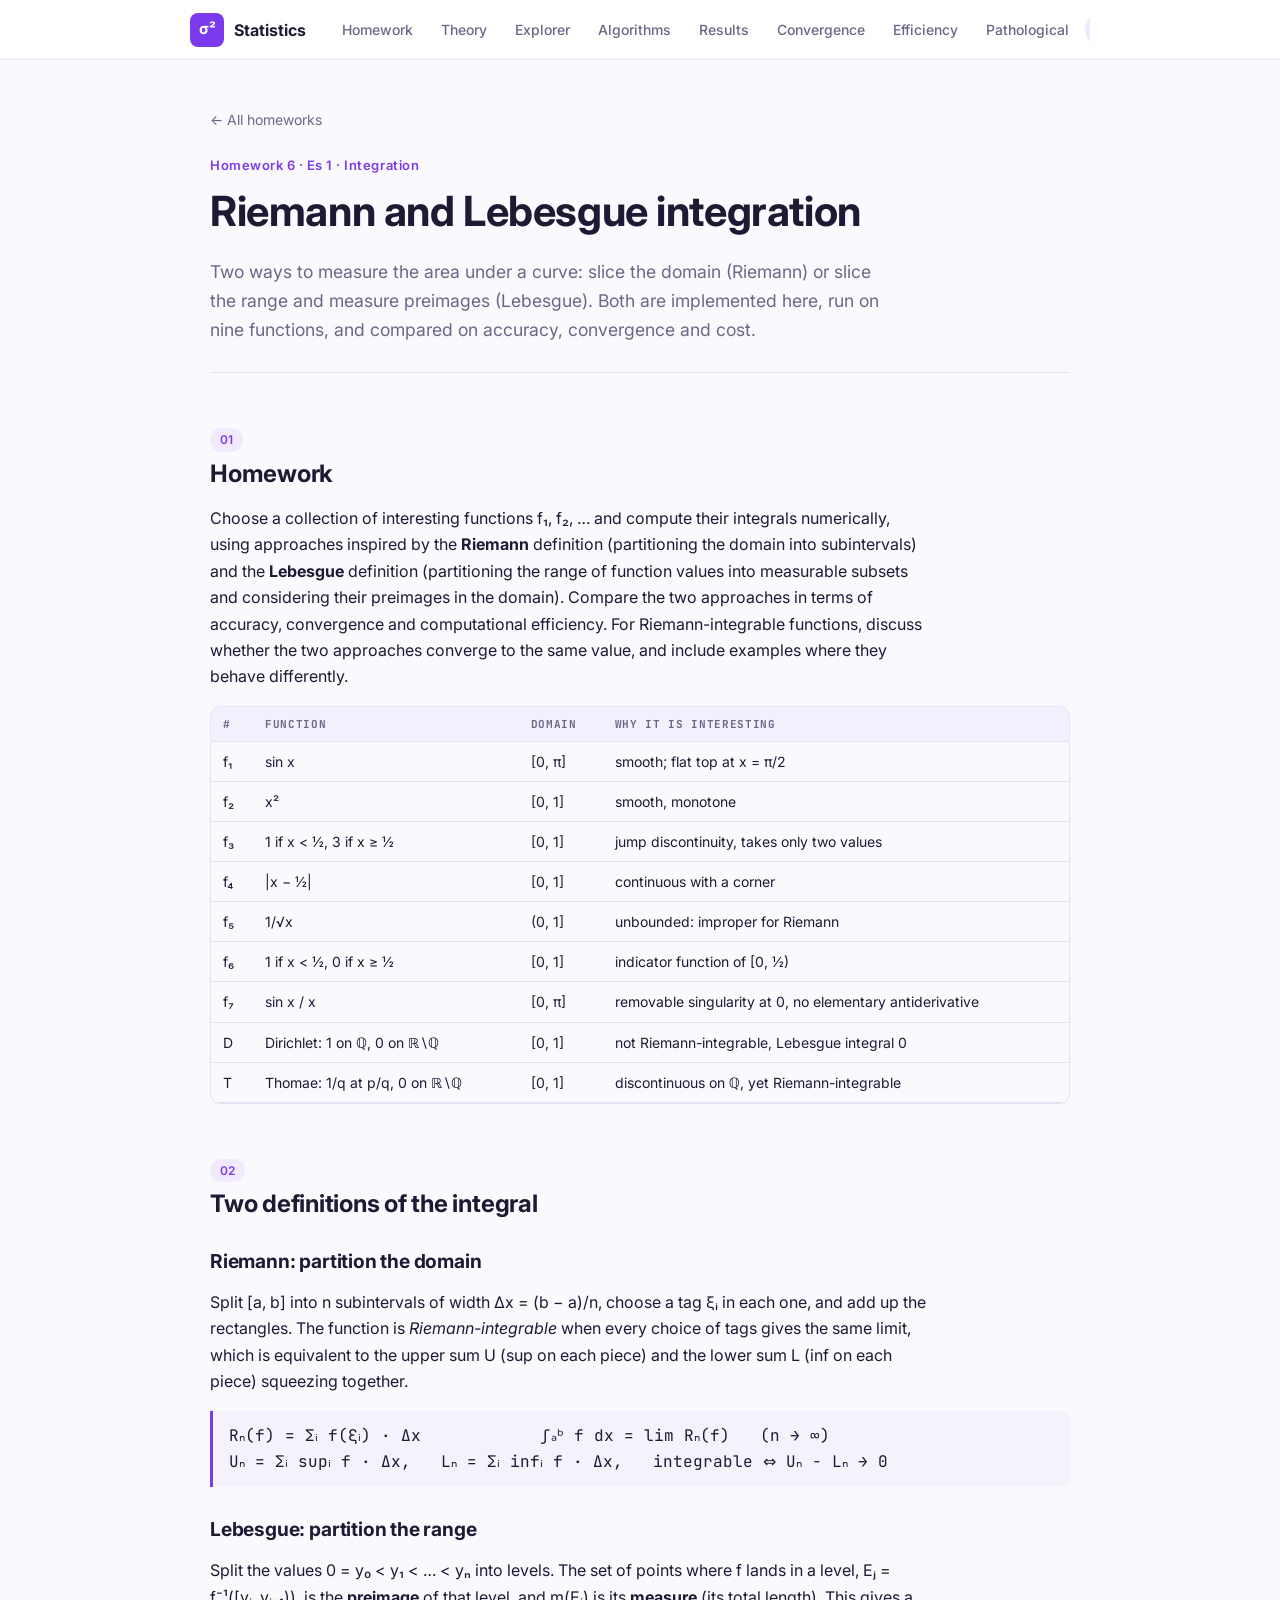
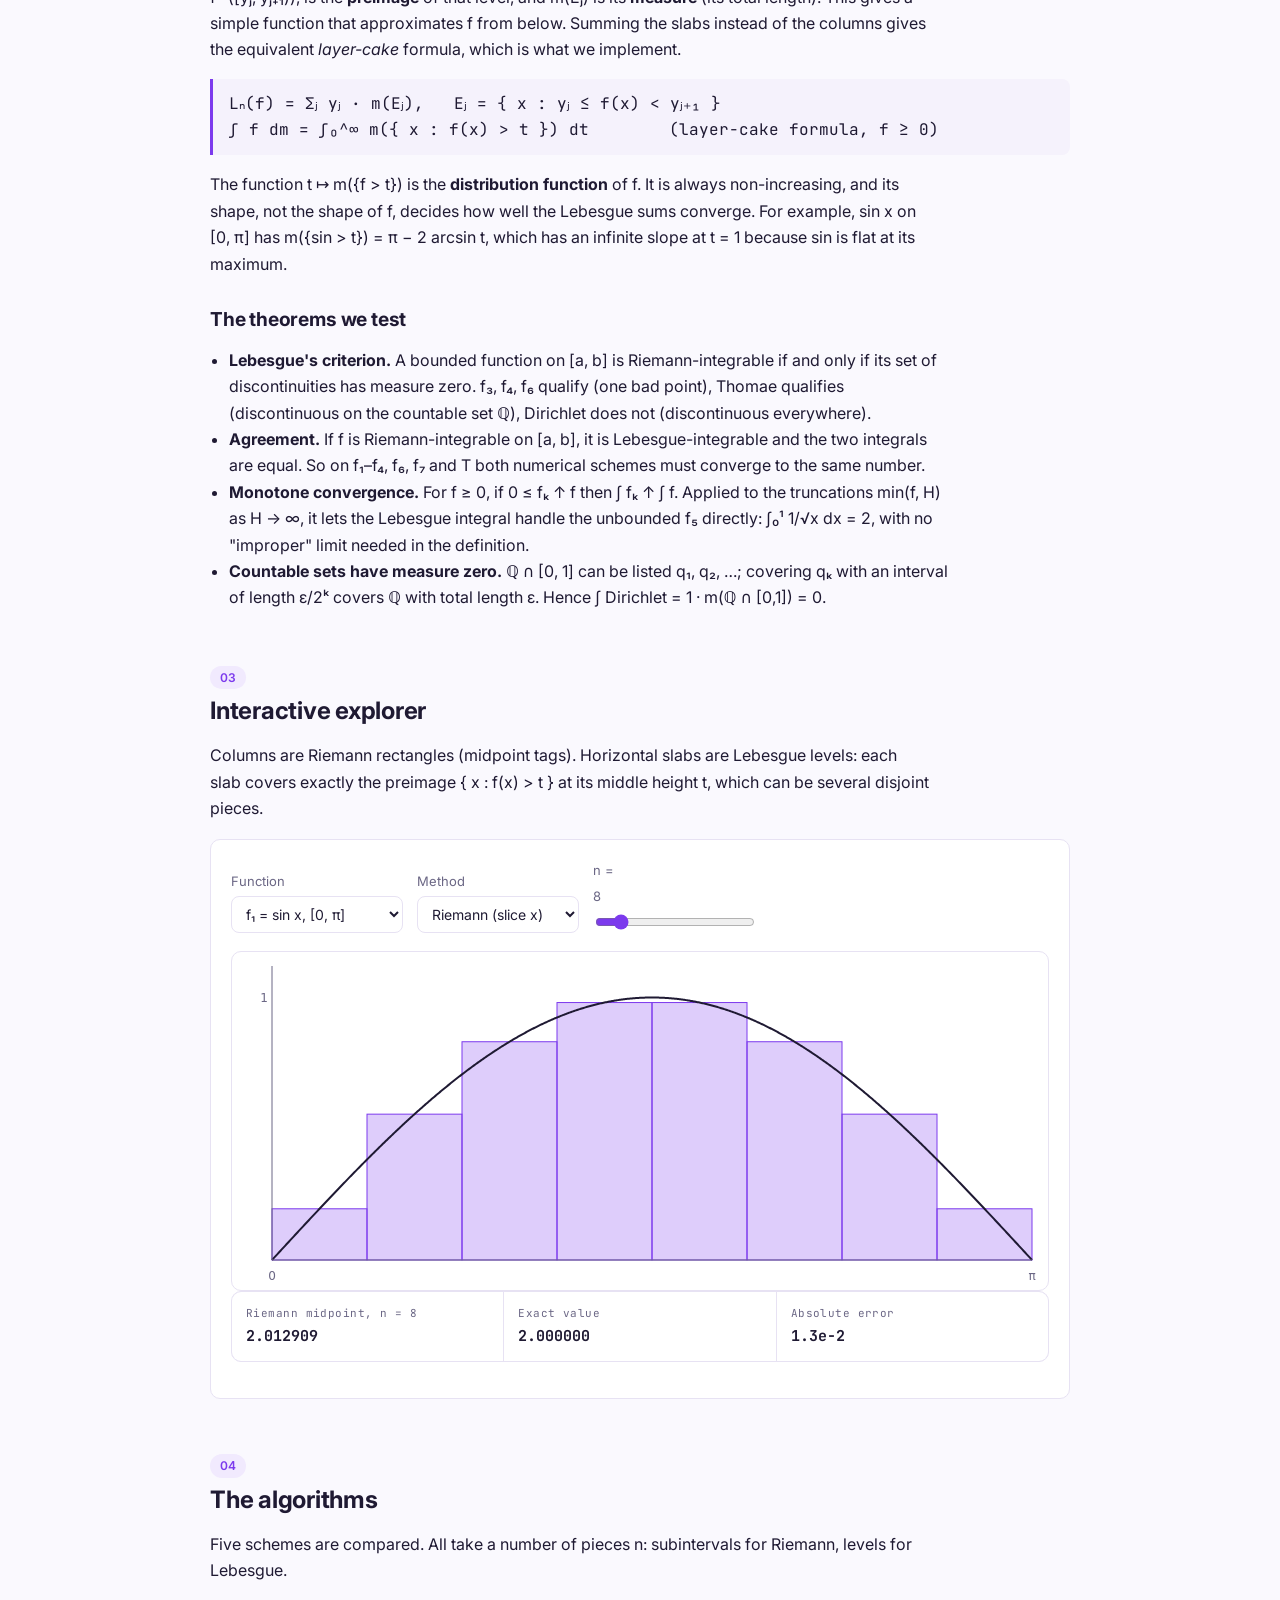
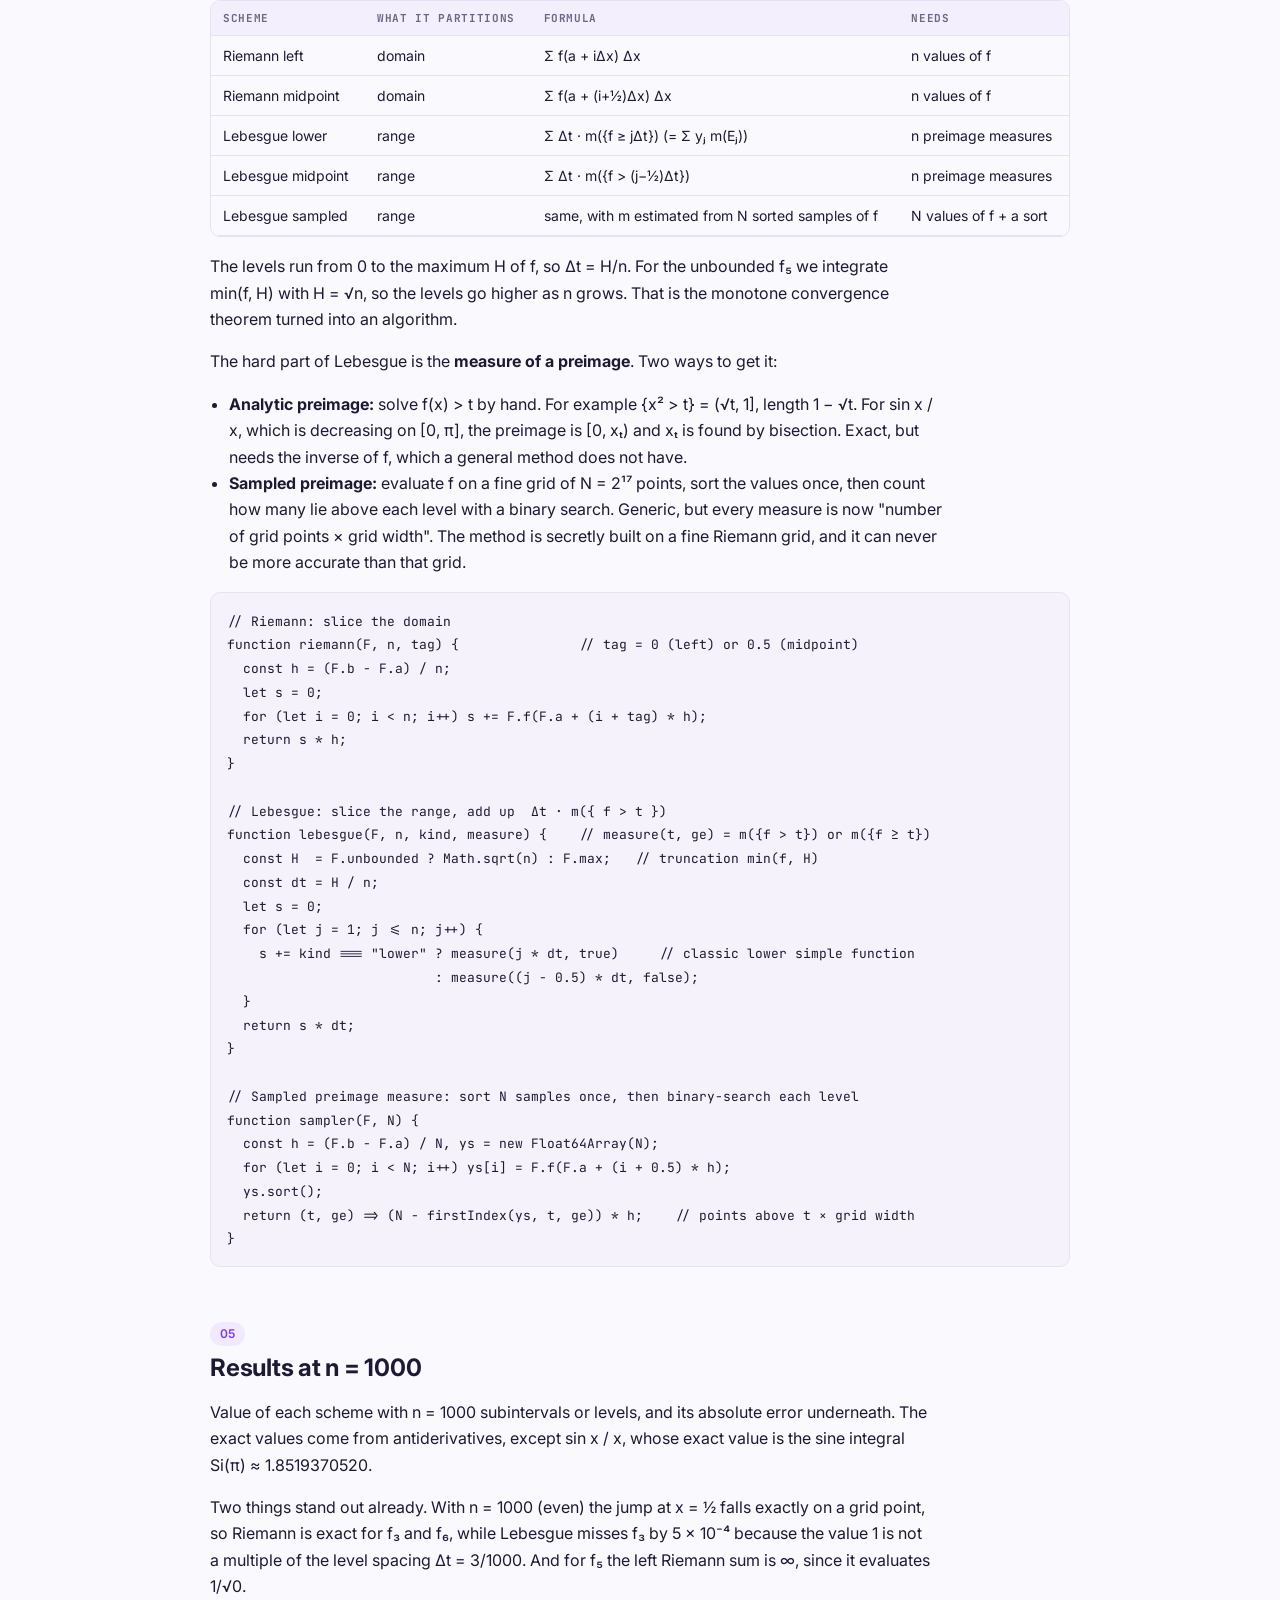
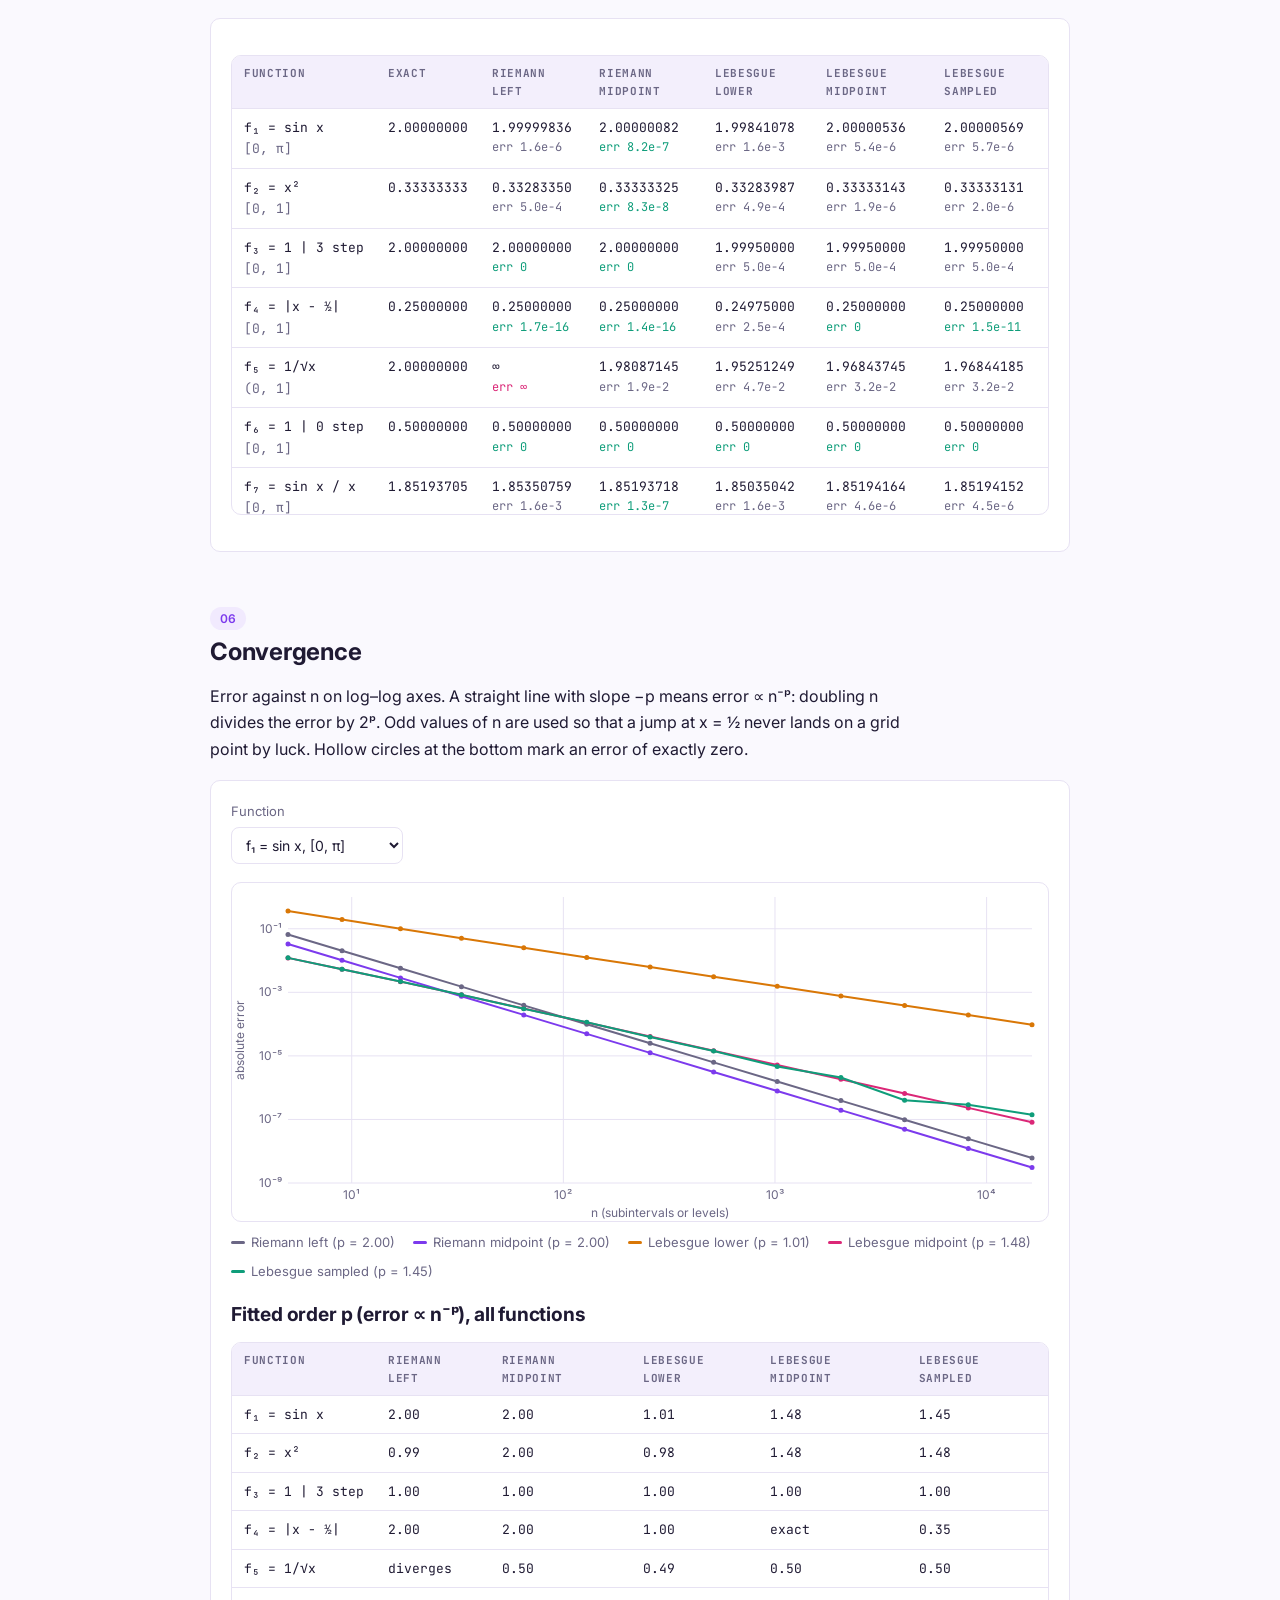
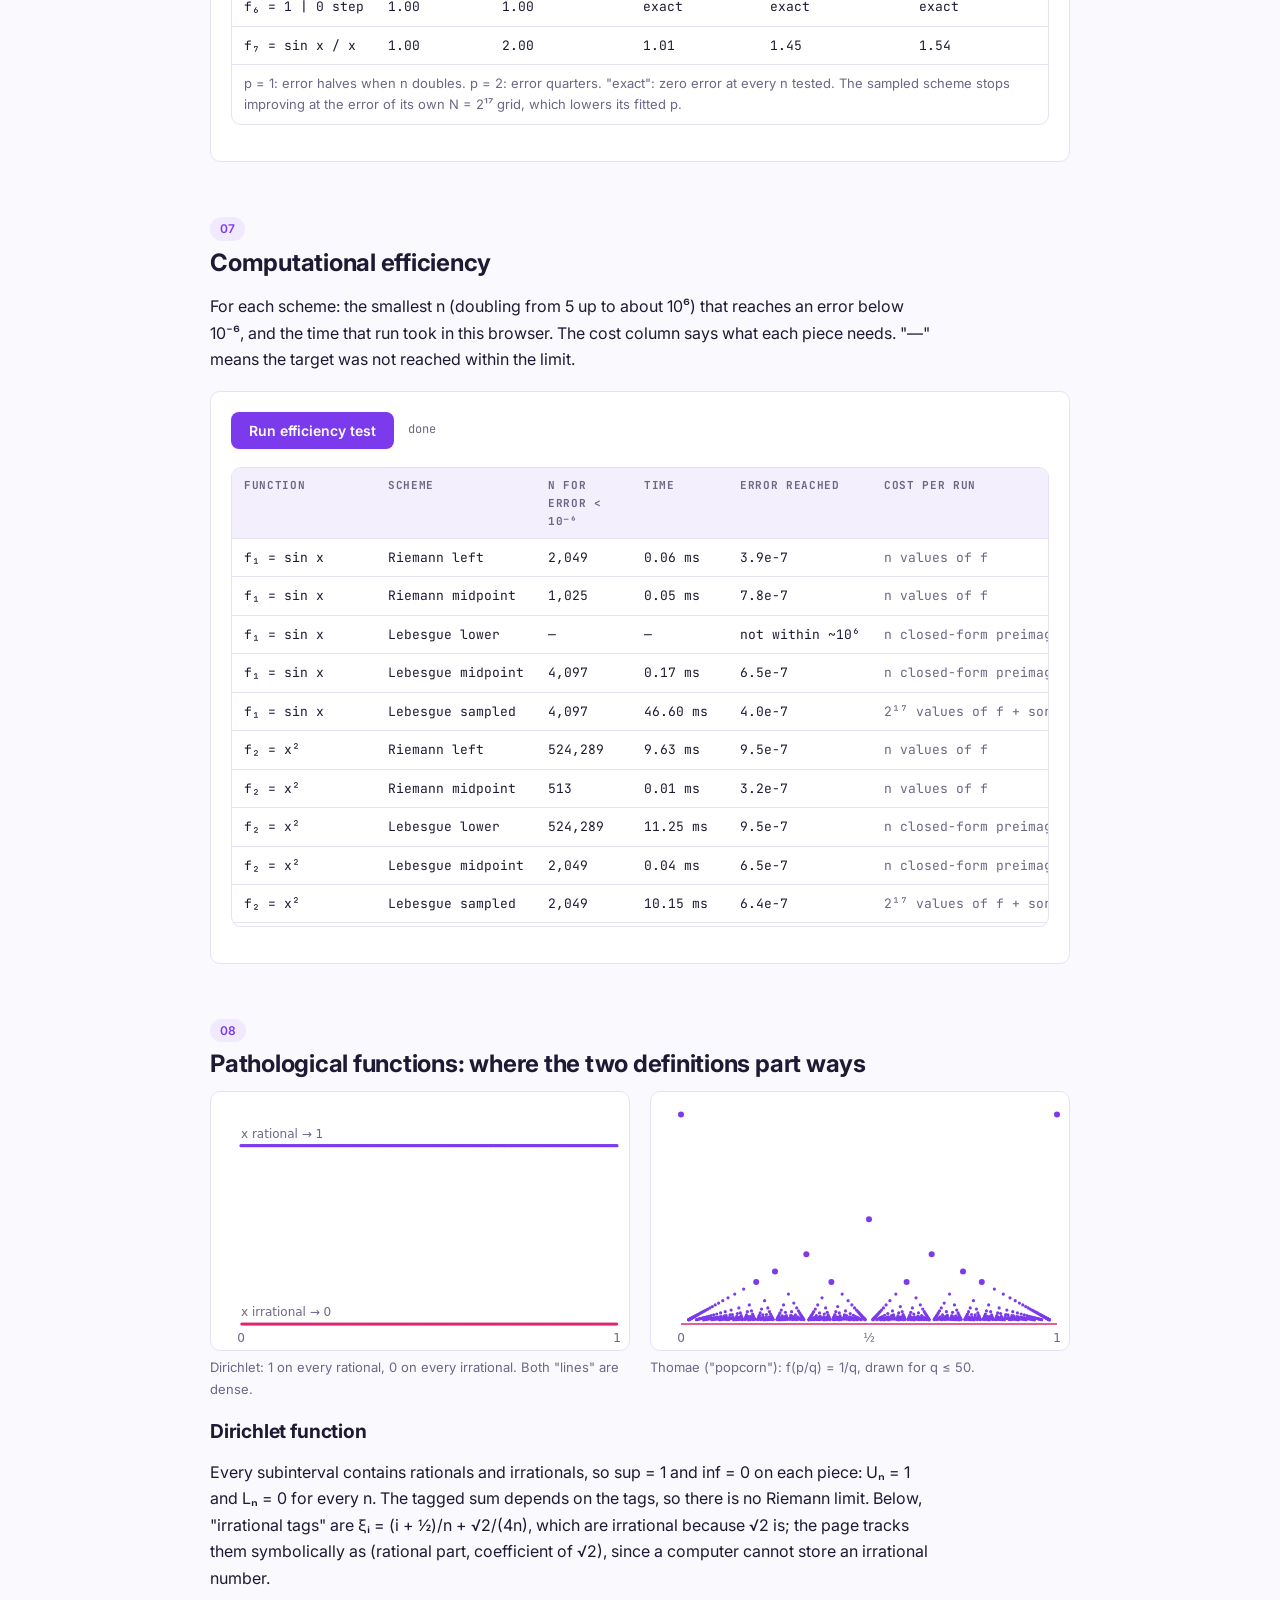
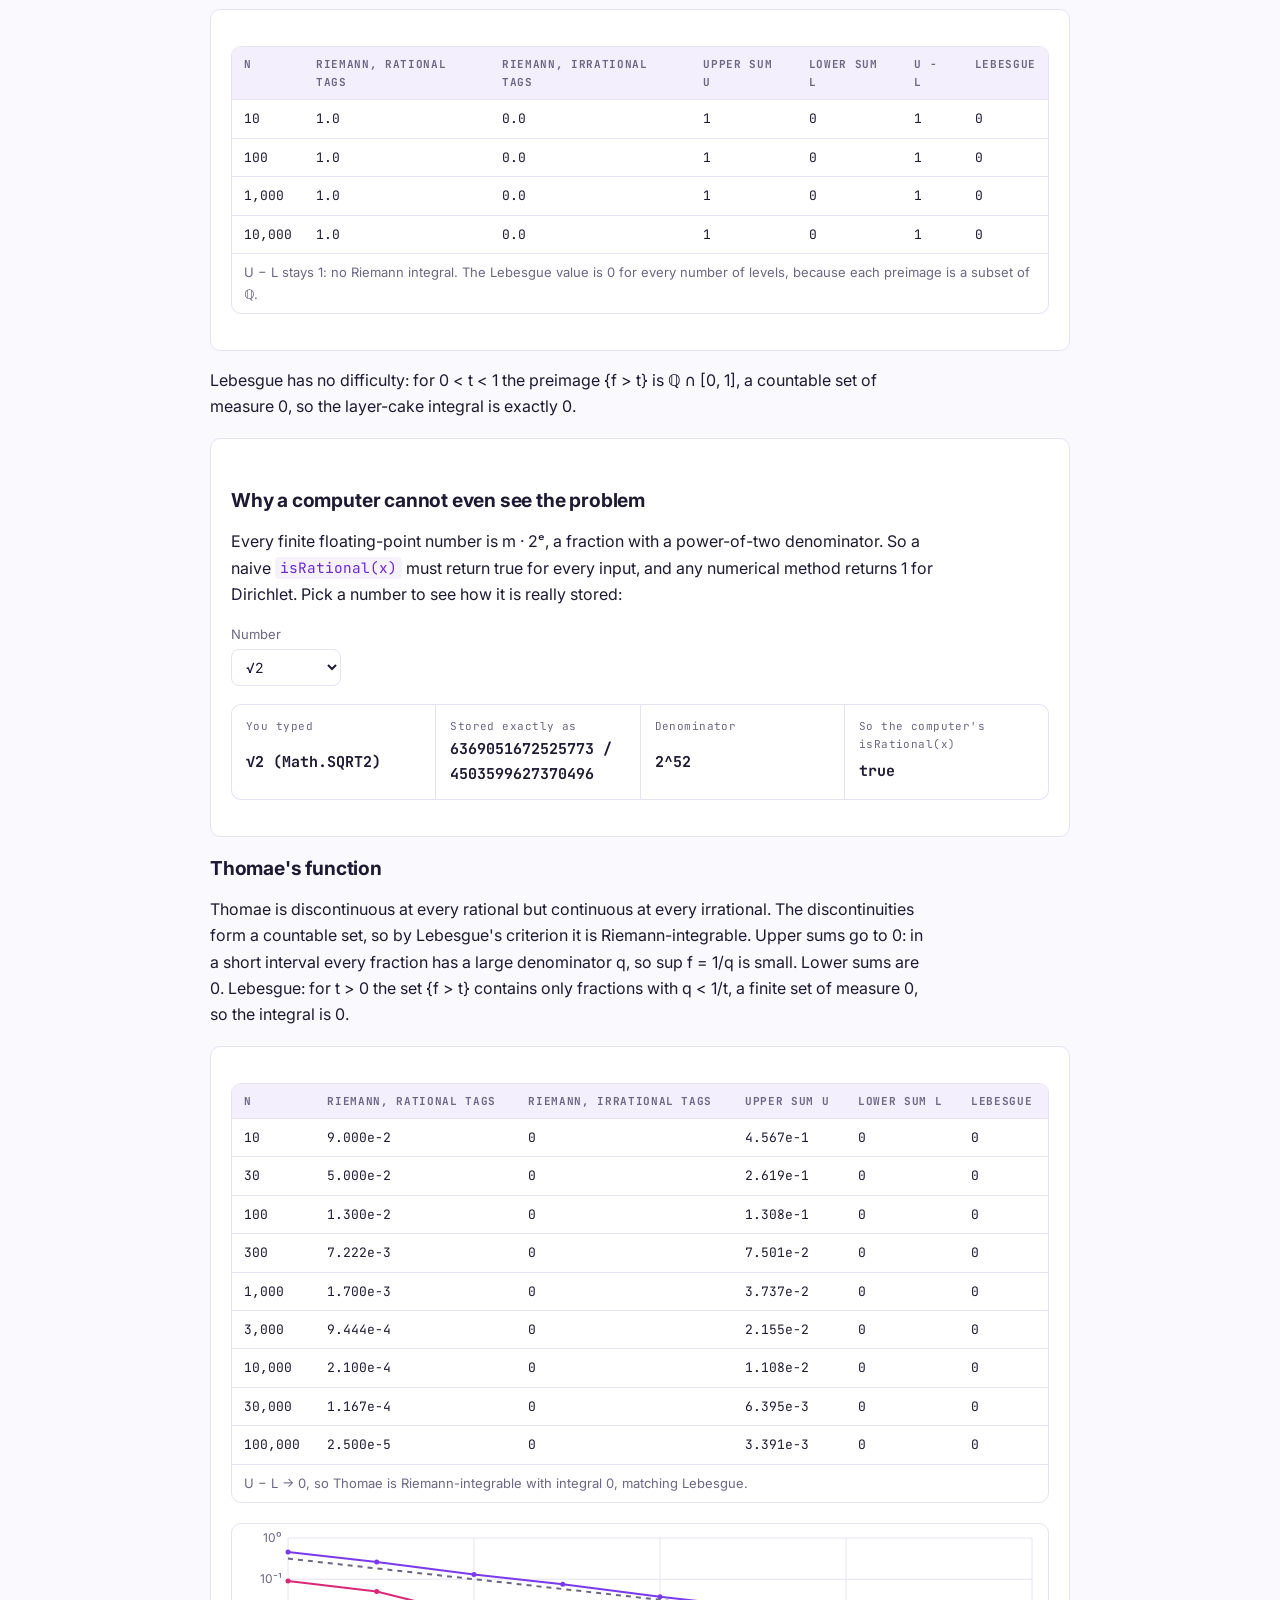
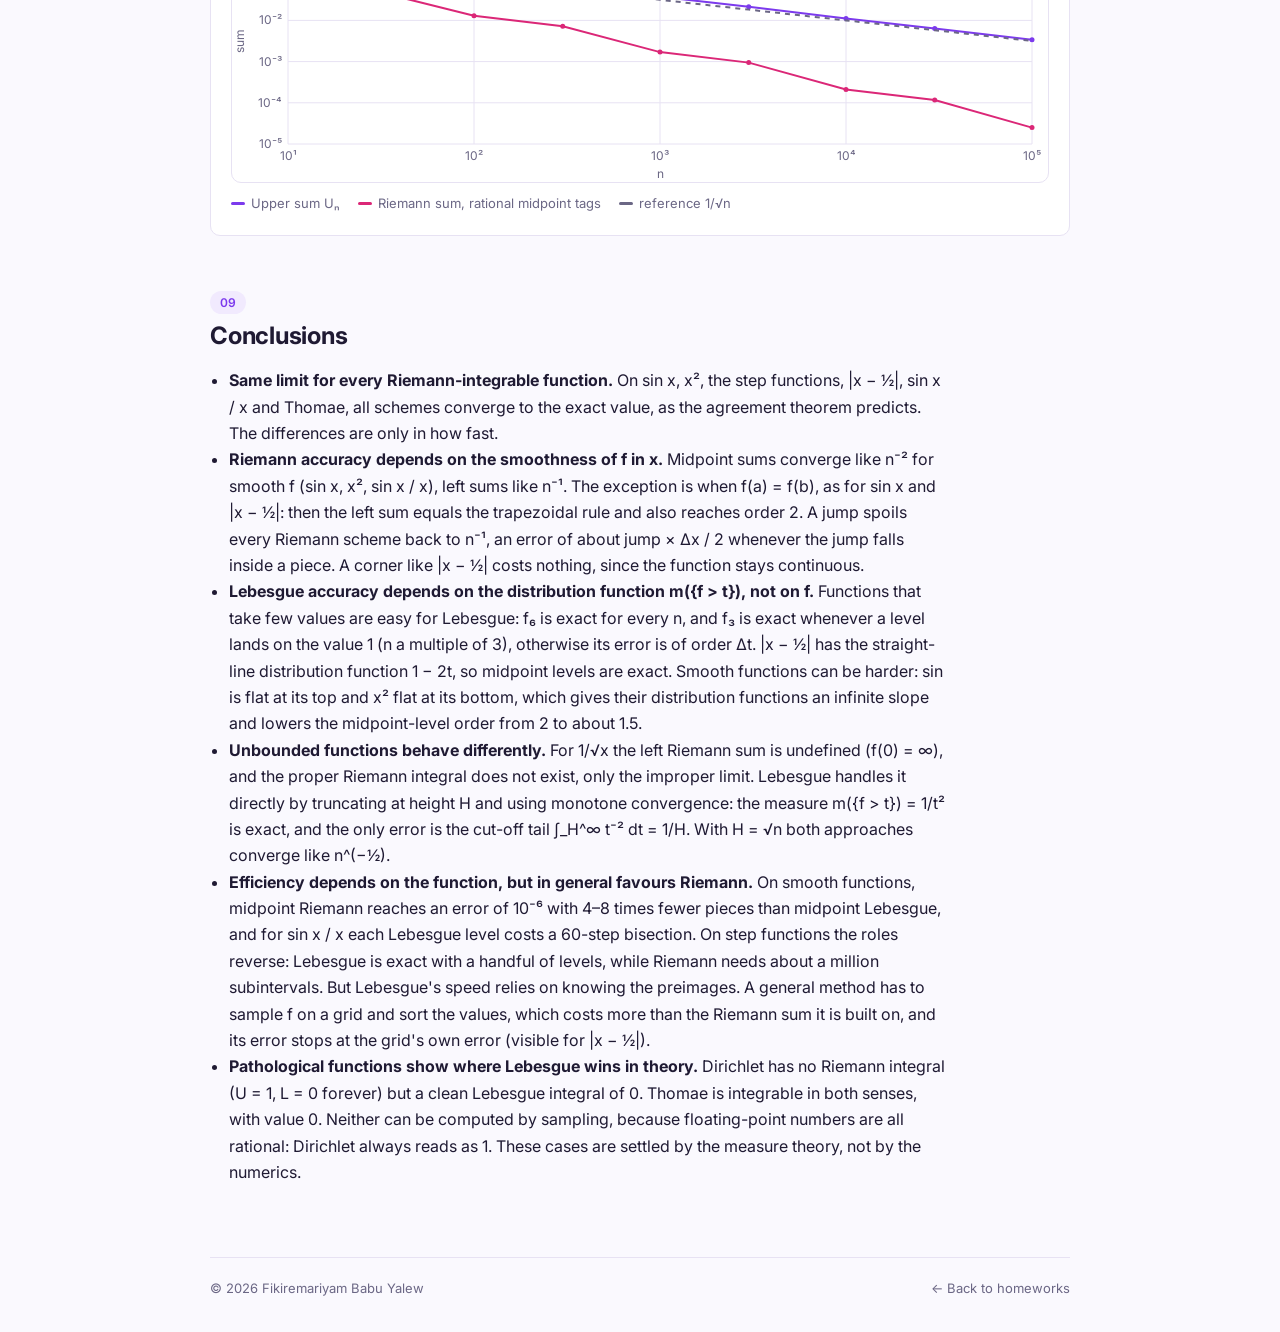
==== homeworks/hw6-integration/index.html @ 2873cdf2 "build :homework 5" ====
<!DOCTYPE html>
<html lang="en">
<head>
  <meta charset="UTF-8">
  <meta name="viewport" content="width=device-width, initial-scale=1.0">
  <title>Homework 6 · Riemann and Lebesgue Integration | Statistics Notebook</title>
  <link rel="preconnect" href="https://fonts.googleapis.com">
  <link href="https://fonts.googleapis.com/css2?family=Inter:wght@400;500;600;700&family=JetBrains+Mono:wght@400;600&display=swap" rel="stylesheet">
  <link rel="stylesheet" href="../../assets/css/theme.css">
  <link rel="stylesheet" href="style.css">
</head>
<body>
  <div class="layout">

    <aside class="sidebar">
      <a href="../../index.html" class="brand">
        <span class="brand-mark">σ²</span>
        <span class="brand-text">Statistics<br><small>Notebook</small></span>
      </a>
      <nav class="side-nav" aria-label="Homework sections">
        <a href="#homework">Homework</a>
        <a href="#theory">Theory</a>
        <a href="#explorer">Explorer</a>
        <a href="#algorithms">Algorithms</a>
        <a href="#results">Results</a>
        <a href="#convergence">Convergence</a>
        <a href="#efficiency">Efficiency</a>
        <a href="#pathological">Pathological</a>
        <a href="#conclusions">Conclusions</a>
      </nav>
      <div class="side-meta">
        <span class="meta-label">Homework</span>
        <strong>6 · Integration</strong>
        <span class="meta-label">Student</span>
        <strong>Fikiremariyam Babu Yalew</strong>
      </div>
      <button class="theme-toggle" type="button" aria-label="Toggle dark mode"></button>
    </aside>

    <main class="content">

      <header class="hw-header">
        <a href="../../index.html#homeworks" class="back">← All homeworks</a>
        <p class="eyebrow">Homework 6 · Es 1 · Integration</p>
        <h1>Riemann and Lebesgue integration</h1>
        <p class="lead">Two ways to measure the area under a curve: slice the domain (Riemann) or slice the range and measure preimages (Lebesgue). Both are implemented here, run on nine functions, and compared on accuracy, convergence and cost.</p>
      </header>

      <!-- 01 HOMEWORK -->
      <section id="homework" class="part">
        <span class="part-num">01</span>
        <div>
          <h2>Homework</h2>
          <p>Choose a collection of interesting functions f₁, f₂, … and compute their integrals numerically, using approaches inspired by the <strong>Riemann</strong> definition (partitioning the domain into subintervals) and the <strong>Lebesgue</strong> definition (partitioning the range of function values into measurable subsets and considering their preimages in the domain). Compare the two approaches in terms of accuracy, convergence and computational efficiency. For Riemann-integrable functions, discuss whether the two approaches converge to the same value, and include examples where they behave differently.</p>
          <div class="table-wrap">
            <table class="compare">
              <thead><tr><th>#</th><th>Function</th><th>Domain</th><th>Why it is interesting</th></tr></thead>
              <tbody>
                <tr><td>f₁</td><td>sin x</td><td>[0, π]</td><td>smooth; flat top at x = π/2</td></tr>
                <tr><td>f₂</td><td>x²</td><td>[0, 1]</td><td>smooth, monotone</td></tr>
                <tr><td>f₃</td><td>1 if x &lt; ½, 3 if x ≥ ½</td><td>[0, 1]</td><td>jump discontinuity, takes only two values</td></tr>
                <tr><td>f₄</td><td>|x − ½|</td><td>[0, 1]</td><td>continuous with a corner</td></tr>
                <tr><td>f₅</td><td>1/√x</td><td>(0, 1]</td><td>unbounded: improper for Riemann</td></tr>
                <tr><td>f₆</td><td>1 if x &lt; ½, 0 if x ≥ ½</td><td>[0, 1]</td><td>indicator function of [0, ½)</td></tr>
                <tr><td>f₇</td><td>sin x / x</td><td>[0, π]</td><td>removable singularity at 0, no elementary antiderivative</td></tr>
                <tr><td>D</td><td>Dirichlet: 1 on ℚ, 0 on ℝ∖ℚ</td><td>[0, 1]</td><td>not Riemann-integrable, Lebesgue integral 0</td></tr>
                <tr><td>T</td><td>Thomae: 1/q at p/q, 0 on ℝ∖ℚ</td><td>[0, 1]</td><td>discontinuous on ℚ, yet Riemann-integrable</td></tr>
              </tbody>
            </table>
          </div>
        </div>
      </section>

      <!-- 02 THEORY -->
      <section id="theory" class="part">
        <span class="part-num">02</span>
        <div>
          <h2>Two definitions of the integral</h2>

          <h3>Riemann: partition the domain</h3>
          <p>Split [a, b] into n subintervals of width Δx = (b − a)/n, choose a tag ξᵢ in each one, and add up the rectangles. The function is <em>Riemann-integrable</em> when every choice of tags gives the same limit, which is equivalent to the upper sum U (sup on each piece) and the lower sum L (inf on each piece) squeezing together.</p>
          <div class="formula">Rₙ(f) = Σᵢ f(ξᵢ) · Δx            ∫ₐᵇ f dx = lim Rₙ(f)   (n → ∞)
Uₙ = Σᵢ supᵢ f · Δx,   Lₙ = Σᵢ infᵢ f · Δx,   integrable ⇔ Uₙ − Lₙ → 0</div>

          <h3>Lebesgue: partition the range</h3>
          <p>Split the values 0 = y₀ &lt; y₁ &lt; … &lt; yₙ into levels. The set of points where f lands in a level, Eⱼ = f⁻¹([yⱼ, yⱼ₊₁)), is the <strong>preimage</strong> of that level, and m(Eⱼ) is its <strong>measure</strong> (its total length). This gives a simple function that approximates f from below. Summing the slabs instead of the columns gives the equivalent <em>layer-cake</em> formula, which is what we implement.</p>
          <div class="formula">Lₙ(f) = Σⱼ yⱼ · m(Eⱼ),   Eⱼ = { x : yⱼ ≤ f(x) &lt; yⱼ₊₁ }
∫ f dm = ∫₀^∞ m({ x : f(x) &gt; t }) dt        (layer-cake formula, f ≥ 0)</div>
          <p>The function t ↦ m({f &gt; t}) is the <strong>distribution function</strong> of f. It is always non-increasing, and its shape, not the shape of f, decides how well the Lebesgue sums converge. For example, sin x on [0, π] has m({sin &gt; t}) = π − 2 arcsin t, which has an infinite slope at t = 1 because sin is flat at its maximum.</p>

          <h3>The theorems we test</h3>
          <ul>
            <li><strong>Lebesgue's criterion.</strong> A bounded function on [a, b] is Riemann-integrable if and only if its set of discontinuities has measure zero. f₃, f₄, f₆ qualify (one bad point), Thomae qualifies (discontinuous on the countable set ℚ), Dirichlet does not (discontinuous everywhere).</li>
            <li><strong>Agreement.</strong> If f is Riemann-integrable on [a, b], it is Lebesgue-integrable and the two integrals are equal. So on f₁–f₄, f₆, f₇ and T both numerical schemes must converge to the same number.</li>
            <li><strong>Monotone convergence.</strong> For f ≥ 0, if 0 ≤ fₖ ↑ f then ∫ fₖ ↑ ∫ f. Applied to the truncations min(f, H) as H → ∞, it lets the Lebesgue integral handle the unbounded f₅ directly: ∫₀¹ 1/√x dx = 2, with no "improper" limit needed in the definition.</li>
            <li><strong>Countable sets have measure zero.</strong> ℚ ∩ [0, 1] can be listed q₁, q₂, …; covering qₖ with an interval of length ε/2ᵏ covers ℚ with total length ε. Hence ∫ Dirichlet = 1 · m(ℚ ∩ [0,1]) = 0.</li>
          </ul>
        </div>
      </section>

      <!-- 03 EXPLORER -->
      <section id="explorer" class="part">
        <span class="part-num">03</span>
        <div>
          <h2>Interactive explorer</h2>
          <p>Columns are Riemann rectangles (midpoint tags). Horizontal slabs are Lebesgue levels: each slab covers exactly the preimage { x : f(x) &gt; t } at its middle height t, which can be several disjoint pieces.</p>
          <div class="panel">
            <div class="controls">
              <label>Function <select id="ex-f"></select></label>
              <label>Method
                <select id="ex-m">
                  <option value="riemann">Riemann (slice x)</option>
                  <option value="lebesgue">Lebesgue (slice y)</option>
                </select>
              </label>
              <label>n = <span id="ex-n-val">8</span>
                <input id="ex-n" type="range" min="1" max="60" step="1" value="8">
              </label>
            </div>
            <canvas id="ex-canvas" class="hw6-chart tall"></canvas>
            <div class="facts" id="ex-facts"></div>
          </div>
        </div>
      </section>

      <!-- 04 ALGORITHMS -->
      <section id="algorithms" class="part">
        <span class="part-num">04</span>
        <div>
          <h2>The algorithms</h2>
          <p>Five schemes are compared. All take a number of pieces n: subintervals for Riemann, levels for Lebesgue.</p>
          <div class="table-wrap">
            <table class="compare">
              <thead><tr><th>Scheme</th><th>What it partitions</th><th>Formula</th><th>Needs</th></tr></thead>
              <tbody>
                <tr><td>Riemann left</td><td>domain</td><td>Σ f(a + iΔx) Δx</td><td>n values of f</td></tr>
                <tr><td>Riemann midpoint</td><td>domain</td><td>Σ f(a + (i+½)Δx) Δx</td><td>n values of f</td></tr>
                <tr><td>Lebesgue lower</td><td>range</td><td>Σ Δt · m({f ≥ jΔt})  (= Σ yⱼ m(Eⱼ))</td><td>n preimage measures</td></tr>
                <tr><td>Lebesgue midpoint</td><td>range</td><td>Σ Δt · m({f &gt; (j−½)Δt})</td><td>n preimage measures</td></tr>
                <tr><td>Lebesgue sampled</td><td>range</td><td>same, with m estimated from N sorted samples of f</td><td>N values of f + a sort</td></tr>
              </tbody>
            </table>
          </div>
          <p>The levels run from 0 to the maximum H of f, so Δt = H/n. For the unbounded f₅ we integrate min(f, H) with H = √n, so the levels go higher as n grows. That is the monotone convergence theorem turned into an algorithm.</p>
          <p>The hard part of Lebesgue is the <strong>measure of a preimage</strong>. Two ways to get it:</p>
          <ul>
            <li><strong>Analytic preimage:</strong> solve f(x) &gt; t by hand. For example {x² &gt; t} = (√t, 1], length 1 − √t. For sin x / x, which is decreasing on [0, π], the preimage is [0, xₜ) and xₜ is found by bisection. Exact, but needs the inverse of f, which a general method does not have.</li>
            <li><strong>Sampled preimage:</strong> evaluate f on a fine grid of N = 2¹⁷ points, sort the values once, then count how many lie above each level with a binary search. Generic, but every measure is now "number of grid points × grid width". The method is secretly built on a fine Riemann grid, and it can never be more accurate than that grid.</li>
          </ul>
<pre><code>// Riemann: slice the domain
function riemann(F, n, tag) {               // tag = 0 (left) or 0.5 (midpoint)
  const h = (F.b - F.a) / n;
  let s = 0;
  for (let i = 0; i &lt; n; i++) s += F.f(F.a + (i + tag) * h);
  return s * h;
}

// Lebesgue: slice the range, add up  Δt · m({ f &gt; t })
function lebesgue(F, n, kind, measure) {    // measure(t, ge) = m({f &gt; t}) or m({f ≥ t})
  const H  = F.unbounded ? Math.sqrt(n) : F.max;   // truncation min(f, H)
  const dt = H / n;
  let s = 0;
  for (let j = 1; j &lt;= n; j++) {
    s += kind === "lower" ? measure(j * dt, true)     // classic lower simple function
                          : measure((j - 0.5) * dt, false);
  }
  return s * dt;
}

// Sampled preimage measure: sort N samples once, then binary-search each level
function sampler(F, N) {
  const h = (F.b - F.a) / N, ys = new Float64Array(N);
  for (let i = 0; i &lt; N; i++) ys[i] = F.f(F.a + (i + 0.5) * h);
  ys.sort();
  return (t, ge) =&gt; (N - firstIndex(ys, t, ge)) * h;    // points above t × grid width
}</code></pre>
        </div>
      </section>

      <!-- 05 RESULTS -->
      <section id="results" class="part">
        <span class="part-num">05</span>
        <div>
          <h2>Results at n = 1000</h2>
          <p>Value of each scheme with n = 1000 subintervals or levels, and its absolute error underneath. The exact values come from antiderivatives, except sin x / x, whose exact value is the sine integral Si(π) ≈ 1.8519370520.</p>
          <p>Two things stand out already. With n = 1000 (even) the jump at x = ½ falls exactly on a grid point, so Riemann is exact for f₃ and f₆, while Lebesgue misses f₃ by 5 × 10⁻⁴ because the value 1 is not a multiple of the level spacing Δt = 3/1000. And for f₅ the left Riemann sum is ∞, since it evaluates 1/√0.</p>
          <div class="panel">
            <div class="table-wrap"><table class="steps results" id="res-table"></table></div>
          </div>
        </div>
      </section>

      <!-- 06 CONVERGENCE -->
      <section id="convergence" class="part">
        <span class="part-num">06</span>
        <div>
          <h2>Convergence</h2>
          <p>Error against n on log–log axes. A straight line with slope −p means error ∝ n⁻ᵖ: doubling n divides the error by 2ᵖ. Odd values of n are used so that a jump at x = ½ never lands on a grid point by luck. Hollow circles at the bottom mark an error of exactly zero.</p>
          <div class="panel">
            <div class="controls">
              <label>Function <select id="cv-f"></select></label>
            </div>
            <canvas id="cv-canvas" class="hw6-chart tall"></canvas>
            <div class="hw6-legend" id="cv-legend"></div>
            <h3 class="top-gap">Fitted order p (error ∝ n⁻ᵖ), all functions</h3>
            <div class="table-wrap"><table class="steps" id="order-table"></table></div>
          </div>
        </div>
      </section>

      <!-- 07 EFFICIENCY -->
      <section id="efficiency" class="part">
        <span class="part-num">07</span>
        <div>
          <h2>Computational efficiency</h2>
          <p>For each scheme: the smallest n (doubling from 5 up to about 10⁶) that reaches an error below 10⁻⁶, and the time that run took in this browser. The cost column says what each piece needs. "—" means the target was not reached within the limit.</p>
          <div class="panel">
            <div class="controls">
              <button class="btn" id="eff-run" type="button">Run efficiency test</button>
              <span class="progress" id="eff-progress"></span>
            </div>
            <div class="table-wrap"><table class="steps" id="eff-table"></table></div>
          </div>
        </div>
      </section>

      <!-- 08 PATHOLOGICAL -->
      <section id="pathological" class="part">
        <span class="part-num">08</span>
        <div>
          <h2>Pathological functions: where the two definitions part ways</h2>

          <div class="chart-grid">
            <figure><canvas id="dir-plot" class="hw6-chart"></canvas><figcaption>Dirichlet: 1 on every rational, 0 on every irrational. Both "lines" are dense.</figcaption></figure>
            <figure><canvas id="tho-plot" class="hw6-chart"></canvas><figcaption>Thomae ("popcorn"): f(p/q) = 1/q, drawn for q ≤ 50.</figcaption></figure>
          </div>

          <h3 class="top-gap">Dirichlet function</h3>
          <p>Every subinterval contains rationals and irrationals, so sup = 1 and inf = 0 on each piece: Uₙ = 1 and Lₙ = 0 for every n. The tagged sum depends on the tags, so there is no Riemann limit. Below, "irrational tags" are ξᵢ = (i + ½)/n + √2/(4n), which are irrational because √2 is; the page tracks them symbolically as (rational part, coefficient of √2), since a computer cannot store an irrational number.</p>
          <div class="panel">
            <div class="table-wrap"><table class="steps" id="dir-table"></table></div>
          </div>
          <p>Lebesgue has no difficulty: for 0 &lt; t &lt; 1 the preimage {f &gt; t} is ℚ ∩ [0, 1], a countable set of measure 0, so the layer-cake integral is exactly 0.</p>
          <div class="panel">
            <h3>Why a computer cannot even see the problem</h3>
            <p>Every finite floating-point number is m · 2ᵉ, a fraction with a power-of-two denominator. So a naive <code>isRational(x)</code> must return true for every input, and any numerical method returns 1 for Dirichlet. Pick a number to see how it is really stored:</p>
            <div class="controls">
              <label>Number
                <select id="fl-sel">
                  <option value="0.1">0.1</option>
                  <option value="1/3">1/3</option>
                  <option value="sqrt2" selected>√2</option>
                  <option value="pi">π</option>
                </select>
              </label>
            </div>
            <div class="facts" id="fl-out"></div>
          </div>

          <h3 class="top-gap">Thomae's function</h3>
          <p>Thomae is discontinuous at every rational but continuous at every irrational. The discontinuities form a countable set, so by Lebesgue's criterion it is Riemann-integrable. Upper sums go to 0: in a short interval every fraction has a large denominator q, so sup f = 1/q is small. Lower sums are 0. Lebesgue: for t &gt; 0 the set {f &gt; t} contains only fractions with q &lt; 1/t, a finite set of measure 0, so the integral is 0.</p>
          <div class="panel">
            <div class="table-wrap"><table class="steps" id="tho-table"></table></div>
            <canvas id="tho-conv" class="hw6-chart top-gap"></canvas>
            <div class="hw6-legend" id="tho-legend"></div>
          </div>
        </div>
      </section>

      <!-- 09 CONCLUSIONS -->
      <section id="conclusions" class="part">
        <span class="part-num">09</span>
        <div>
          <h2>Conclusions</h2>
          <ul>
            <li><strong>Same limit for every Riemann-integrable function.</strong> On sin x, x², the step functions, |x − ½|, sin x / x and Thomae, all schemes converge to the exact value, as the agreement theorem predicts. The differences are only in how fast.</li>
            <li><strong>Riemann accuracy depends on the smoothness of f in x.</strong> Midpoint sums converge like n⁻² for smooth f (sin x, x², sin x / x), left sums like n⁻¹. The exception is when f(a) = f(b), as for sin x and |x − ½|: then the left sum equals the trapezoidal rule and also reaches order 2. A jump spoils every Riemann scheme back to n⁻¹, an error of about jump × Δx / 2 whenever the jump falls inside a piece. A corner like |x − ½| costs nothing, since the function stays continuous.</li>
            <li><strong>Lebesgue accuracy depends on the distribution function m({f &gt; t}), not on f.</strong> Functions that take few values are easy for Lebesgue: f₆ is exact for every n, and f₃ is exact whenever a level lands on the value 1 (n a multiple of 3), otherwise its error is of order Δt. |x − ½| has the straight-line distribution function 1 − 2t, so midpoint levels are exact. Smooth functions can be harder: sin is flat at its top and x² flat at its bottom, which gives their distribution functions an infinite slope and lowers the midpoint-level order from 2 to about 1.5.</li>
            <li><strong>Unbounded functions behave differently.</strong> For 1/√x the left Riemann sum is undefined (f(0) = ∞), and the proper Riemann integral does not exist, only the improper limit. Lebesgue handles it directly by truncating at height H and using monotone convergence: the measure m({f &gt; t}) = 1/t² is exact, and the only error is the cut-off tail ∫_H^∞ t⁻² dt = 1/H. With H = √n both approaches converge like n^(−½).</li>
            <li><strong>Efficiency depends on the function, but in general favours Riemann.</strong> On smooth functions, midpoint Riemann reaches an error of 10⁻⁶ with 4–8 times fewer pieces than midpoint Lebesgue, and for sin x / x each Lebesgue level costs a 60-step bisection. On step functions the roles reverse: Lebesgue is exact with a handful of levels, while Riemann needs about a million subintervals. But Lebesgue's speed relies on knowing the preimages. A general method has to sample f on a grid and sort the values, which costs more than the Riemann sum it is built on, and its error stops at the grid's own error (visible for |x − ½|).</li>
            <li><strong>Pathological functions show where Lebesgue wins in theory.</strong> Dirichlet has no Riemann integral (U = 1, L = 0 forever) but a clean Lebesgue integral of 0. Thomae is integrable in both senses, with value 0. Neither can be computed by sampling, because floating-point numbers are all rational: Dirichlet always reads as 1. These cases are settled by the measure theory, not by the numerics.</li>
          </ul>
        </div>
      </section>

      <footer class="foot">
        <span>© <span data-year></span> Fikiremariyam Babu Yalew</span>
        <a href="../../index.html#homeworks">← Back to homeworks</a>
      </footer>
    </main>
  </div>

  <script src="../../assets/js/main.js"></script>
  <script src="script.js"></script>
</body>
</html>
---- assets/css/theme.css ----
/* =========================================
   Statistics Notebook — theme
   Simple light theme with purple accent, top bar + single column
   ========================================= */

:root {
  --bg: #faf9fe;
  --surface: #ffffff;
  --surface-2: #f3effc;
  --ink: #1f1a33;
  --muted: #6b6785;
  --line: #e7e2f3;
  --accent: #7c3aed;      /* purple */
  --accent-dark: #6d28d9;
  --accent-soft: #f1eafe;
  --accent-2: #db2777;    /* pink, second chart series */
  --code-bg: #f5f2fc;

  --serif: "Inter", system-ui, sans-serif;
  --sans: "Inter", system-ui, sans-serif;
  --mono: "JetBrains Mono", ui-monospace, monospace;
  --radius: 10px;
}

* { box-sizing: border-box; }
html { scroll-behavior: smooth; scroll-padding-top: 72px; }
body {
  margin: 0; background: var(--bg); color: var(--ink);
  font: 16px/1.65 var(--sans); -webkit-font-smoothing: antialiased;
}
a { color: inherit; text-decoration: none; }
a:focus-visible, button:focus-visible { outline: 2px solid var(--accent); outline-offset: 3px; }
h1, h2, h3 { font-family: var(--sans); font-weight: 700; line-height: 1.2; margin: 0 0 .5em; letter-spacing: -.01em; }
code, pre, kbd { font-family: var(--mono); font-size: .9em; }
code { background: var(--code-bg); color: var(--accent-dark); padding: .1em .35em; border-radius: 4px; }
pre { background: var(--code-bg); padding: 16px; border-radius: var(--radius); overflow-x: auto; border: 1px solid var(--line); }
pre code { color: var(--ink); background: none; padding: 0; }

/* ---------- Layout: top bar + one centred column ---------- */
.layout { display: block; min-height: 100vh; }

.sidebar {
  position: sticky; top: 0; z-index: 10;
  display: flex; align-items: center; gap: 24px;
  padding: 12px max(16px, calc((100% - 900px) / 2));
  background: rgba(255, 255, 255, .92); backdrop-filter: blur(8px);
  border-bottom: 1px solid var(--line);
}
.brand { display: flex; align-items: center; gap: 10px; flex-shrink: 0; }
.brand-mark {
  width: 34px; height: 34px; display: grid; place-items: center;
  background: var(--accent); color: #fff; border-radius: 8px;
  font-size: 15px; font-weight: 700;
}
.brand-text { font-weight: 700; line-height: 1; }
.brand-text br, .brand-text small { display: none; }

.side-nav { display: flex; gap: 4px; overflow-x: auto; scrollbar-width: none; margin-left: auto; }
.side-nav::-webkit-scrollbar { display: none; }
.side-nav a { padding: 6px 12px; border-radius: 999px; color: var(--muted); font-size: 14px; font-weight: 500; white-space: nowrap; }
.side-nav a:hover { color: var(--accent); background: var(--accent-soft); }
.side-nav a.active { color: var(--accent); background: var(--accent-soft); }

.side-meta, .theme-toggle { display: none; }

.content { max-width: 900px; margin: 0 auto; padding: 48px 20px 32px; }

/* ---------- Home ---------- */
.eyebrow {
  display: inline-block; font-size: 13px; font-weight: 600; letter-spacing: .04em;
  color: var(--accent); margin: 0 0 10px;
}
.intro h1 { font-size: clamp(2rem, 5vw, 3rem); }
.intro h1 br { display: none; }
.intro h1 em { color: var(--accent); font-style: normal; }
.lead { font-size: 1.1rem; color: var(--muted); max-width: 62ch; }

.stats-row { display: grid; grid-template-columns: repeat(auto-fit, minmax(150px, 1fr)); gap: 12px; margin-top: 28px; }
.stats-row > div { background: var(--surface); border: 1px solid var(--line); border-radius: var(--radius); padding: 16px 18px; display: grid; }
.stats-row .num { font-size: 1.6rem; font-weight: 700; color: var(--accent); }
.stats-row .lbl { font-size: 13px; color: var(--muted); }

.block { margin-top: 56px; }
.block-head h2 { font-size: 1.6rem; }
.block-head .eyebrow { display: none; }

.hw-list { list-style: none; margin: 16px 0 0; padding: 0; display: grid; gap: 12px; }
.hw-list a {
  display: grid; grid-template-columns: 52px 1fr auto; gap: 16px; align-items: center;
  padding: 18px 20px; background: var(--surface); border: 1px solid var(--line); border-radius: var(--radius);
  transition: border-color .15s, box-shadow .15s;
}
.hw-list a:hover { border-color: var(--accent); box-shadow: 0 4px 16px rgba(124, 58, 237, .10); }
.hw-num {
  width: 44px; height: 44px; display: grid; place-items: center; border-radius: 10px;
  background: var(--accent-soft); color: var(--accent); font-weight: 700;
}
.hw-body { display: grid; gap: 2px; }
.hw-title { font-size: 1.05rem; font-weight: 600; }
.hw-desc { color: var(--muted); font-size: .92rem; }
.hw-tag { font-size: 12px; border-radius: 999px; padding: 3px 10px; background: var(--surface-2); color: var(--accent-dark); white-space: nowrap; }
.hw-arrow { display: none; }

.about p { max-width: 65ch; color: var(--muted); }

.foot {
  margin-top: 72px; padding-top: 20px; border-top: 1px solid var(--line);
  display: flex; flex-wrap: wrap; justify-content: space-between; gap: 8px;
  font-size: 13px; color: var(--muted);
}
.foot a:hover { color: var(--accent); }

/* ---------- Homework pages ---------- */
.hw-header { padding-bottom: 28px; border-bottom: 1px solid var(--line); }
.back { font-size: 14px; color: var(--muted); display: block; width: fit-content; margin-bottom: 20px; }
.back:hover { color: var(--accent); }
.hw-header h1 { font-size: clamp(1.8rem, 4.5vw, 2.6rem); }
.hw-header .lead { margin: 0; }

.part { margin-top: 52px; }
.part-num {
  display: inline-block; font-size: 12px; font-weight: 600; color: var(--accent);
  background: var(--accent-soft); border-radius: 999px; padding: 2px 10px; margin-bottom: 8px;
}
.part h2 { font-size: 1.5rem; }
.part p, .part li { max-width: 72ch; }

.panel { background: var(--surface); border: 1px solid var(--line); border-radius: var(--radius); padding: 20px; margin-top: 18px; }
.panel.todo { border-style: dashed; color: var(--muted); }
.panel.todo::before { content: "TODO"; display: block; font-size: 11px; font-weight: 700; letter-spacing: .1em; color: var(--accent); margin-bottom: 6px; }

.controls { display: flex; flex-wrap: wrap; gap: 14px; align-items: end; margin-bottom: 18px; }
.controls label { display: grid; gap: 4px; font-size: 13px; color: var(--muted); }
.controls input, .controls select {
  font: inherit; font-size: 14px; color: var(--ink);
  background: var(--surface); border: 1px solid var(--line); border-radius: 8px; padding: 8px 10px; min-width: 110px;
}
.controls input:focus, .controls select:focus, textarea:focus { outline: none; border-color: var(--accent); box-shadow: 0 0 0 3px var(--accent-soft); }
.btn {
  font: 600 14px var(--sans); background: var(--accent); color: #fff; border: 0;
  border-radius: 8px; padding: 10px 18px; cursor: pointer;
}
.btn:hover { background: var(--accent-dark); }
.btn.ghost { background: var(--surface); color: var(--accent); border: 1px solid var(--line); }
.btn.ghost:hover { border-color: var(--accent); background: var(--accent-soft); }

.chart { width: 100%; height: 320px; display: block; background: var(--bg); border: 1px solid var(--line); border-radius: 8px; }
.output { font-family: var(--mono); font-size: 13px; white-space: pre-wrap; margin-top: 16px; color: var(--muted); }

.formula { white-space: pre-wrap; font-family: var(--mono); background: var(--code-bg); border-left: 3px solid var(--accent); border-radius: 0 8px 8px 0; padding: 12px 16px; margin: 16px 0; overflow-x: auto; }

/* ---------- Mobile ---------- */
@media (max-width: 720px) {
  .sidebar { gap: 12px; }
  .brand-text { display: none; }
  .content { padding-top: 32px; }
  .hw-list a { grid-template-columns: 44px 1fr; }
  .hw-tag { display: none; }
}

/* ---------- Shared homework components ---------- */
.part h3 { font-size: 1.2rem; margin-top: 1.6em; }
.part ul { padding-left: 1.2em; }
.muted { color: var(--muted); }
.controls input.wide { min-width: min(420px, 70vw); }
.controls input[type="range"] { min-width: 160px; padding: 0; accent-color: var(--accent); }
.btn:disabled { opacity: .5; cursor: wait; }
.progress { font-family: var(--mono); font-size: 12px; color: var(--muted); align-self: center; }

.facts { display: grid; grid-template-columns: repeat(auto-fit, minmax(170px, 1fr)); gap: 1px; background: var(--line); border: 1px solid var(--line); border-radius: var(--radius); overflow: hidden; margin-bottom: 16px; }
.facts > div { background: var(--surface); padding: 12px 14px; display: grid; gap: 2px; }
.facts span { font-family: var(--mono); font-size: 11px; color: var(--muted); letter-spacing: .04em; }
.facts strong { font-family: var(--mono); font-size: 15px; overflow-wrap: anywhere; }

.point-chips { display: flex; flex-wrap: wrap; gap: 6px; }
.chip { font-family: var(--mono); font-size: 12px; padding: 4px 9px; border-radius: 999px; border: 1px solid var(--line); color: var(--muted); }
.chip.in { border-color: var(--accent-2); color: var(--accent-2); font-weight: 600; }

.pubkey { display: grid; gap: 4px; padding: 16px 18px; border-radius: var(--radius); background: var(--accent-soft); border-left: 4px solid var(--accent); margin-bottom: 16px; }
.pk-label { font-family: var(--mono); font-size: 11px; letter-spacing: .12em; color: var(--accent); }
.pk-value { font-family: var(--mono); font-size: 1.35rem; font-weight: 600; overflow-wrap: anywhere; }
.pk-sub { font-size: 13px; color: var(--muted); }

.table-wrap { overflow-x: auto; max-height: 460px; overflow-y: auto; border: 1px solid var(--line); border-radius: var(--radius); }
table { border-collapse: collapse; width: 100%; font-size: 14px; }
th, td { text-align: left; padding: 8px 12px; border-bottom: 1px solid var(--line); vertical-align: top; }
th { font-family: var(--mono); font-size: 11px; text-transform: uppercase; letter-spacing: .06em; color: var(--muted); background: var(--surface-2); position: sticky; top: 0; }
table.steps td { font-family: var(--mono); font-size: 13px; white-space: nowrap; }
table.compare { min-width: 680px; }
table.compare .yes { color: var(--accent-2); font-weight: 600; }
table.compare .no { color: var(--accent); font-weight: 600; }
table.compare .maybe { color: var(--muted); }
.part .table-wrap { margin: 16px 0; }

.chart-grid { display: grid; grid-template-columns: repeat(auto-fit, minmax(280px, 1fr)); gap: 20px; margin-top: 8px; }
.chart-grid figure { margin: 0; }
.chart-grid .wide-fig { grid-column: 1 / -1; }
.chart-grid figcaption { font-size: 13px; color: var(--muted); margin-top: 6px; }
.chart.small { height: 220px; }
.grid-canvas { height: 460px; }

.caption { font-family: var(--mono); font-size: 13px; white-space: pre-wrap; background: var(--code-bg); border-radius: 4px; padding: 12px 14px; margin-top: 14px; min-height: 5.5em; overflow-x: auto; }
.bits { margin-top: 10px; font-family: var(--mono); font-size: 14px; }
.bit { display: inline-block; width: 1.5em; text-align: center; padding: 2px 0; border-radius: 3px; color: var(--muted); }
.bit.done { color: var(--ink); }
.bit.cur { background: var(--accent); color: #fff; font-weight: 600; }

.panel.note h3 { margin-top: 0; }
.panel.note li { margin-bottom: .4em; }
textarea { width: 100%; font: 14px/1.5 var(--mono); color: var(--ink); background: var(--bg); border: 1px solid var(--line); border-radius: 4px; padding: 10px; resize: vertical; }
.block-label { display: block; font-family: var(--mono); font-size: 12px; color: var(--muted); margin-bottom: 6px; }
.top-gap { margin-top: 16px; }
tr.hit td { background: var(--accent-soft); font-weight: 600; }
table caption { caption-side: bottom; text-align: left; font-size: 12px; padding: 8px 12px; }
details.corpus { margin-top: 14px; }
details.corpus summary { cursor: pointer; font-family: var(--mono); font-size: 13px; color: var(--muted); margin-bottom: 8px; }
.legend { display: flex; flex-wrap: wrap; gap: 6px 18px; align-items: center; font-size: 13px; color: var(--muted); margin-top: 10px; }
.sw { display: inline-block; width: 14px; height: 3px; border-radius: 2px; margin-right: 6px; vertical-align: middle; }
.sw.s1 { background: var(--accent); } .sw.s2 { background: var(--accent-2); } .sw.s3 { background: var(--ink); }
.derivation { border-left: 2px solid var(--line); padding-left: 16px; margin: 12px 0; }
.big-code { font-size: 15px; }

/* ---------- Homework 2: wallet pipeline ---------- */
.flow { display: grid; gap: 0; max-width: 560px; margin: 8px 0 20px; }
.flow-step { display: flex; justify-content: space-between; align-items: baseline; gap: 12px; padding: 12px 16px; background: var(--surface); border: 1px solid var(--line); border-radius: var(--radius); }
.flow-step.final { border-color: var(--accent); background: var(--accent-soft); }
.flow-name { font-weight: 600; }
.flow-desc { font-family: var(--mono); font-size: 12px; color: var(--muted); text-align: right; }
.flow-arrow { position: relative; padding: 8px 0 8px 36px; font-size: 13px; color: var(--muted); }
.flow-arrow::before { content: "↓"; position: absolute; left: 14px; top: 50%; transform: translateY(-50%); color: var(--accent); font-weight: 700; font-size: 16px; }
.flow-arrow span { display: inline-block; font-size: 12px; font-weight: 600; color: var(--accent); background: var(--accent-soft); border-radius: 999px; padding: 1px 9px; margin-right: 8px; }

.warning { background: #fff7ed; border: 1px solid #fed7aa; color: #9a3412; border-radius: var(--radius); padding: 12px 16px; margin: 12px 0; font-size: 14px; }

.stages { display: grid; gap: 12px; margin-top: 20px; }
.stage { display: grid; grid-template-columns: 32px 1fr; gap: 12px; }
.stage-n { width: 28px; height: 28px; border-radius: 50%; background: var(--accent); color: #fff; font-size: 13px; font-weight: 700; display: grid; place-items: center; }
.stage-body { min-width: 0; border-bottom: 1px solid var(--line); padding-bottom: 14px; }
.stage-body h4 { margin: 3px 0 8px; font-size: 15px; }
.stage-note { font-size: 13px; color: var(--muted); margin: 8px 0 0; }
.hexbox, .bitbox { display: block; white-space: pre-wrap; word-break: break-all; background: var(--code-bg); color: var(--ink); padding: 10px 12px; border-radius: 8px; font-size: 13px; }
.bitbox { margin-top: 6px; font-size: 11px; color: var(--muted); }
.hexbox .lbl { color: var(--accent); font-weight: 600; }
.hexbox .dim { color: var(--muted); opacity: .6; }
.hexbox .keep, .bitbox .cs { color: var(--accent); }
.hexbox.addr { font-size: 15px; }
.hexbox .up { color: var(--accent); }
.words { display: flex; flex-wrap: wrap; gap: 6px; }
.word { display: grid; grid-template-columns: auto 1fr; column-gap: 6px; align-items: baseline; background: var(--surface); border: 1px solid var(--line); border-radius: 8px; padding: 6px 10px; font-weight: 600; font-size: 14px; }
.word small { color: var(--accent); font-size: 11px; }
.word em { grid-column: 1 / -1; font-style: normal; font-family: var(--mono); font-size: 10px; color: var(--muted); font-weight: 400; }

.std-grid { display: grid; grid-template-columns: repeat(auto-fit, minmax(260px, 1fr)); gap: 14px; }
.std { background: var(--surface); border: 1px solid var(--line); border-radius: var(--radius); padding: 18px; }
.std h3 { margin: 0 0 8px; font-size: 1.1rem; color: var(--accent); }
.std h3 small { display: block; font-size: 12px; color: var(--muted); font-weight: 500; }
.std p { font-size: 14px; margin: 0 0 8px; }
.timeline { list-style: none; padding: 0; margin: 16px 0; border-left: 2px solid var(--line); }
.timeline li { display: grid; grid-template-columns: 64px 1fr; gap: 12px; padding: 8px 0 8px 18px; position: relative; max-width: none; }
.timeline li::before { content: ""; position: absolute; left: -7px; top: 15px; width: 12px; height: 12px; border-radius: 50%; background: var(--accent); border: 2px solid var(--bg); }
.timeline li.ctx::before { background: var(--line); }
.timeline li.ctx { color: var(--muted); font-size: 14px; }
.timeline .yr { font-family: var(--mono); font-weight: 600; color: var(--accent); }
.timeline li.ctx .yr { color: var(--muted); }
.clt-grid { display: grid; grid-template-columns: repeat(auto-fit, minmax(240px, 1fr)); gap: 16px; }
.clt-grid figure { margin: 0; }
.clt-grid figcaption { font-family: var(--mono); font-size: 12px; color: var(--muted); margin-top: 4px; }
.legend > span { display: inline-flex; align-items: center; }
---- homeworks/hw6-integration/style.css ----
/* =========================================
   Homework 6 — Riemann and Lebesgue integration
   Page-specific styles (the site theme lives in assets/css/theme.css)
   ========================================= */

.hw6-chart {
  display: block;
  width: 100%;
  height: 260px;
  background: var(--surface, #fff);
  border: 1px solid var(--line, #e7e2f3);
  border-radius: var(--radius, 10px);
}
.hw6-chart.tall { height: 340px; }

.hw6-legend {
  display: flex;
  flex-wrap: wrap;
  gap: 8px 18px;
  margin-top: 10px;
  font-size: 13px;
  color: var(--muted, #6b6785);
}
.hw6-legend span { display: inline-flex; align-items: center; gap: 6px; }
.hw6-legend i {
  display: inline-block;
  width: 14px;
  height: 3px;
  border-radius: 2px;
}

/* results table: value on top, error underneath */
table.results td .val { display: block; font-family: var(--mono, monospace); }
table.results td .err { display: block; font-size: 12px; color: var(--muted, #6b6785); }
table.results td .err.good { color: #0f9d7a; }
table.results td .err.bad { color: var(--accent-2, #db2777); }

.order-cell { font-family: var(--mono, monospace); }
.tag {
  display: inline-block;
  padding: 1px 8px;
  border-radius: 999px;
  font-size: 12px;
  background: var(--accent-soft, #f1eafe);
  color: var(--accent-dark, #6d28d9);
}

table caption {
  caption-side: bottom;
  text-align: left;
  padding-top: 8px;
  font-size: 13px;
}

#fl-out strong { word-break: break-all; }

.chart-grid figure { margin: 0; }
.chart-grid figcaption {
  font-size: 13px;
  color: var(--muted, #6b6785);
  margin-top: 6px;
}

h3.top-gap, .top-gap { margin-top: 20px; }
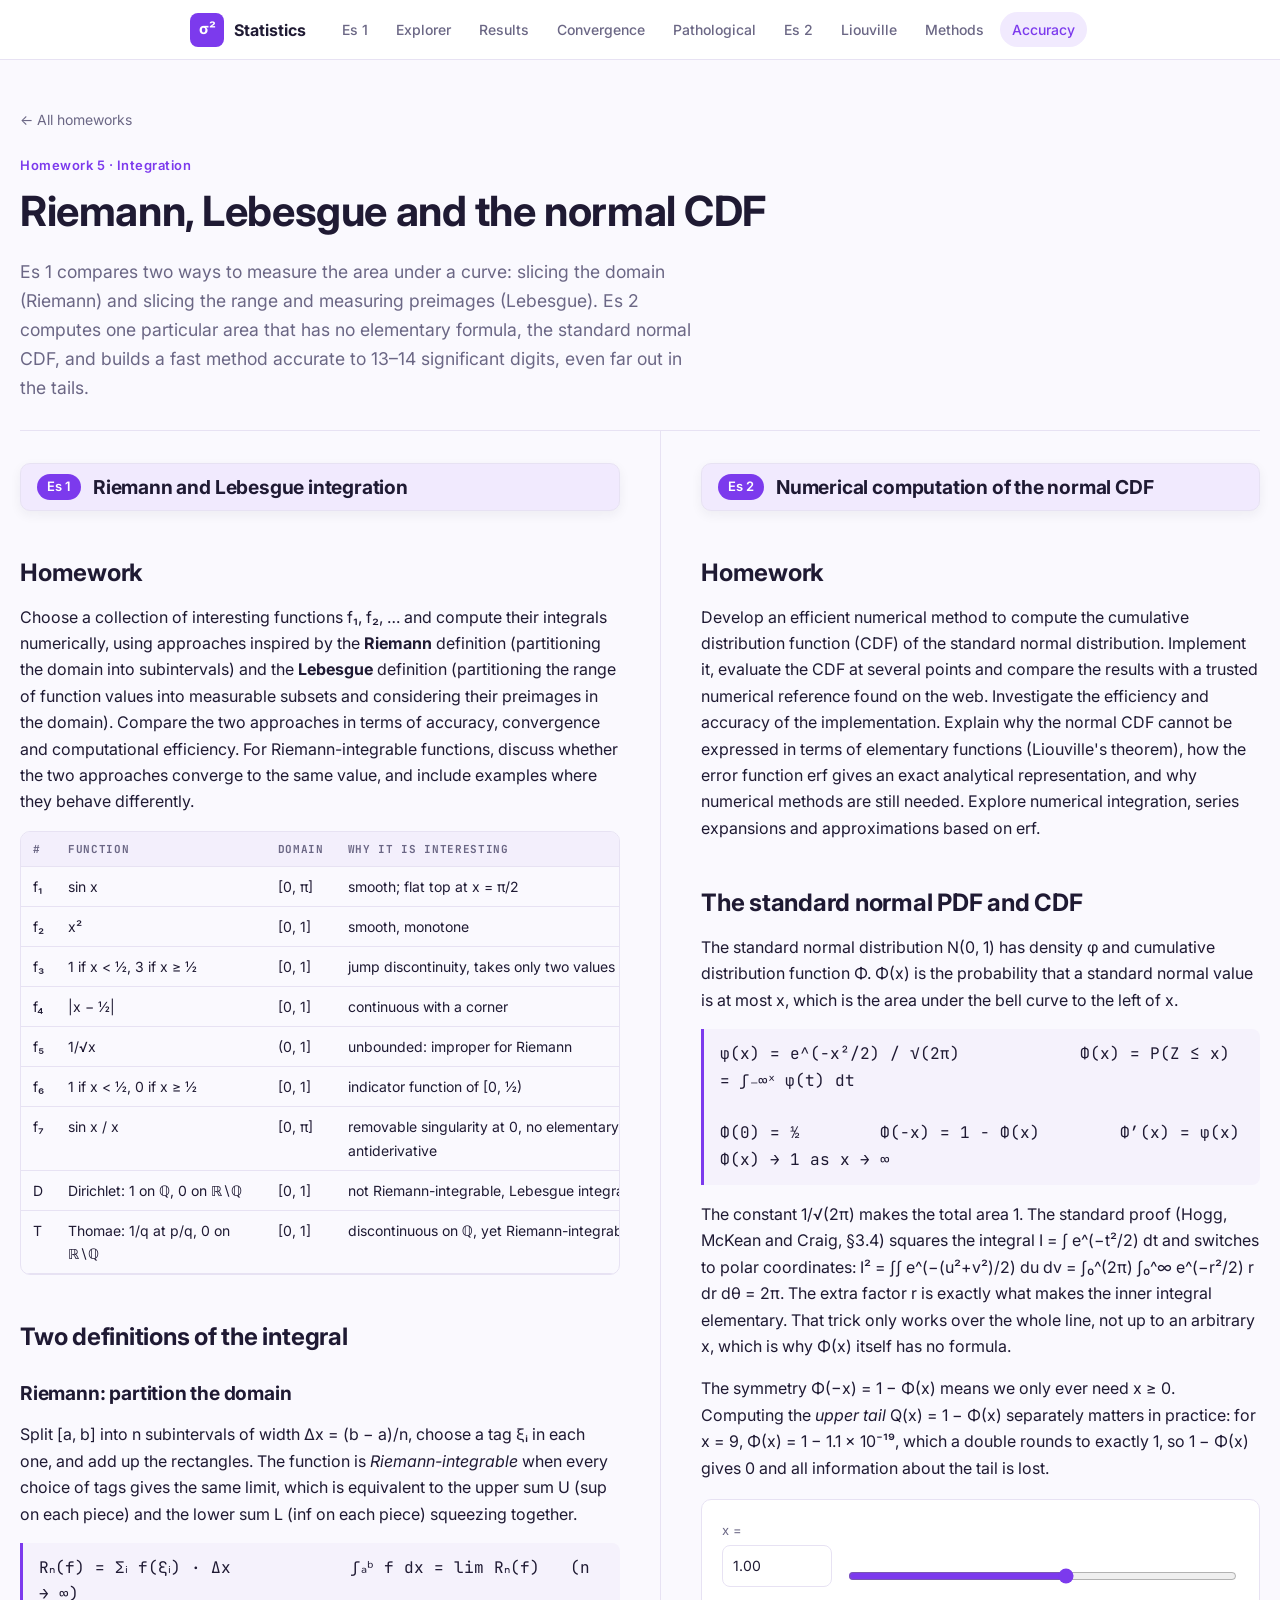
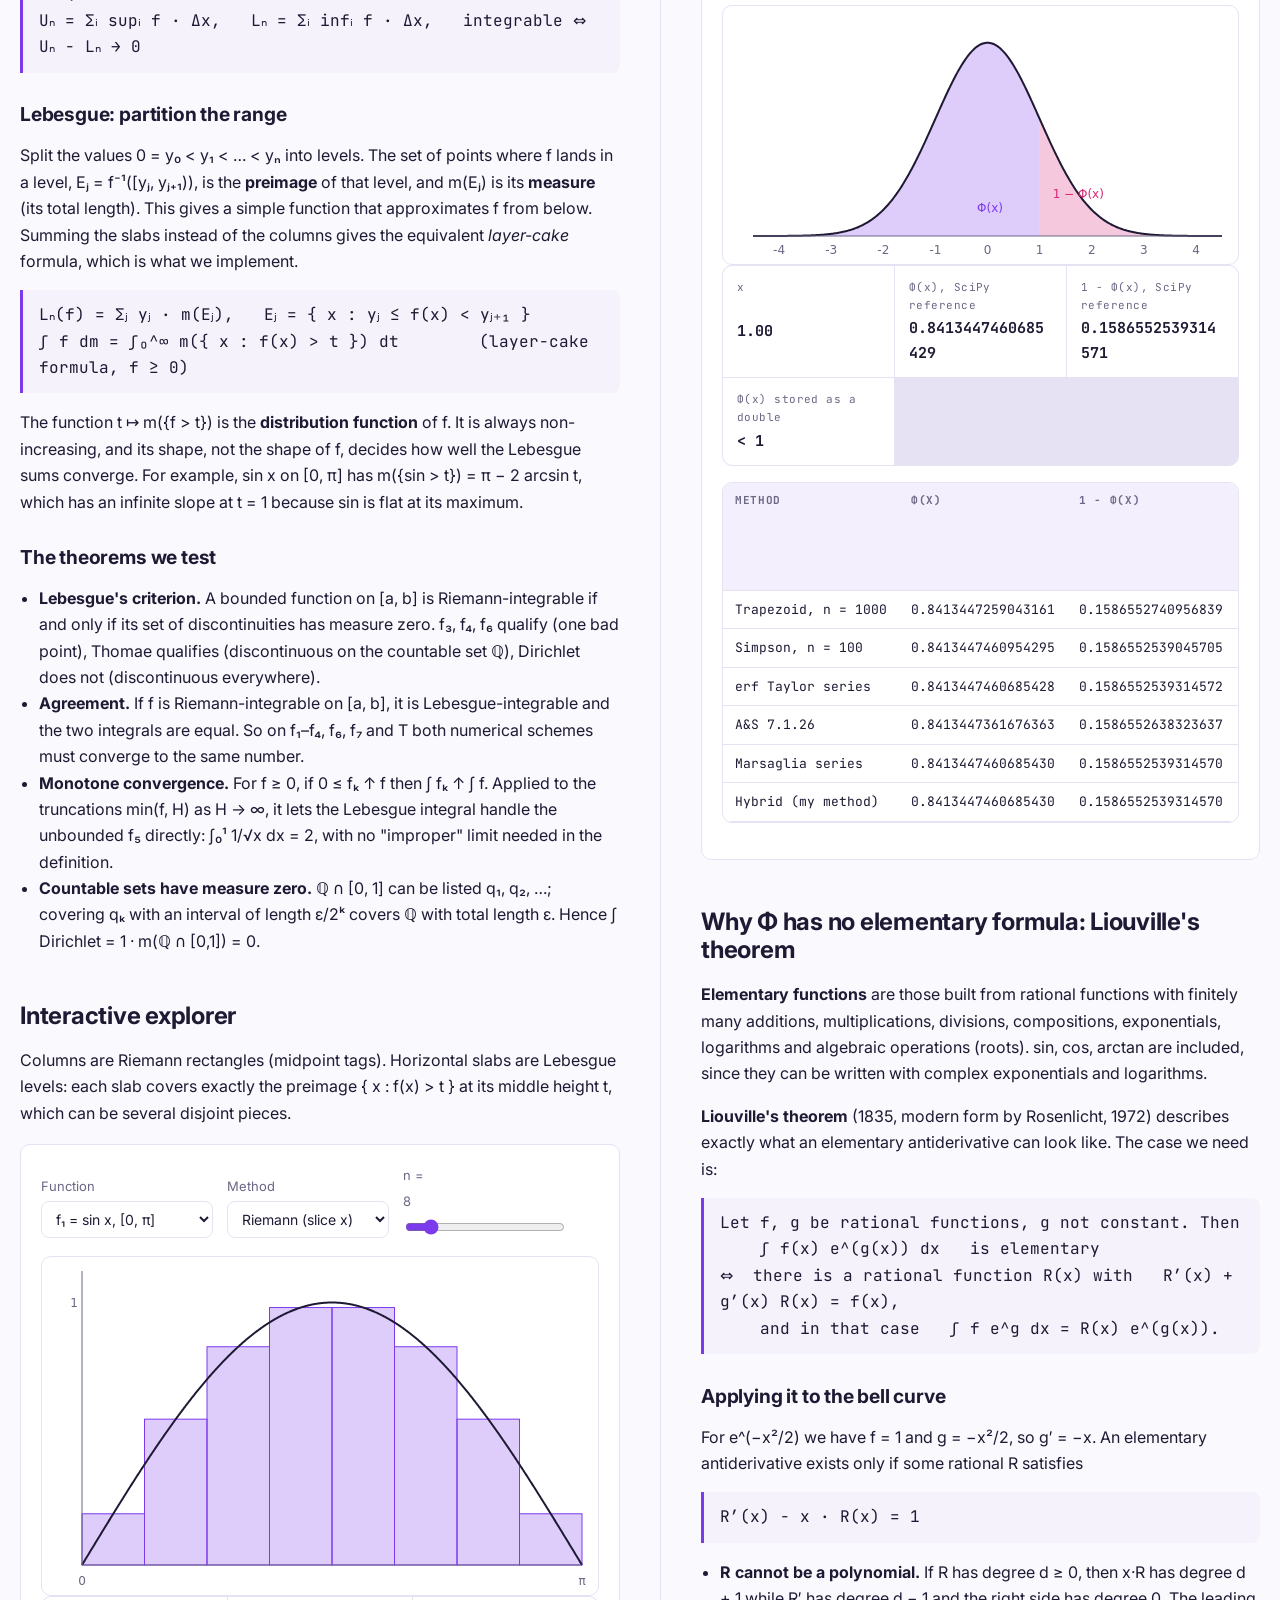
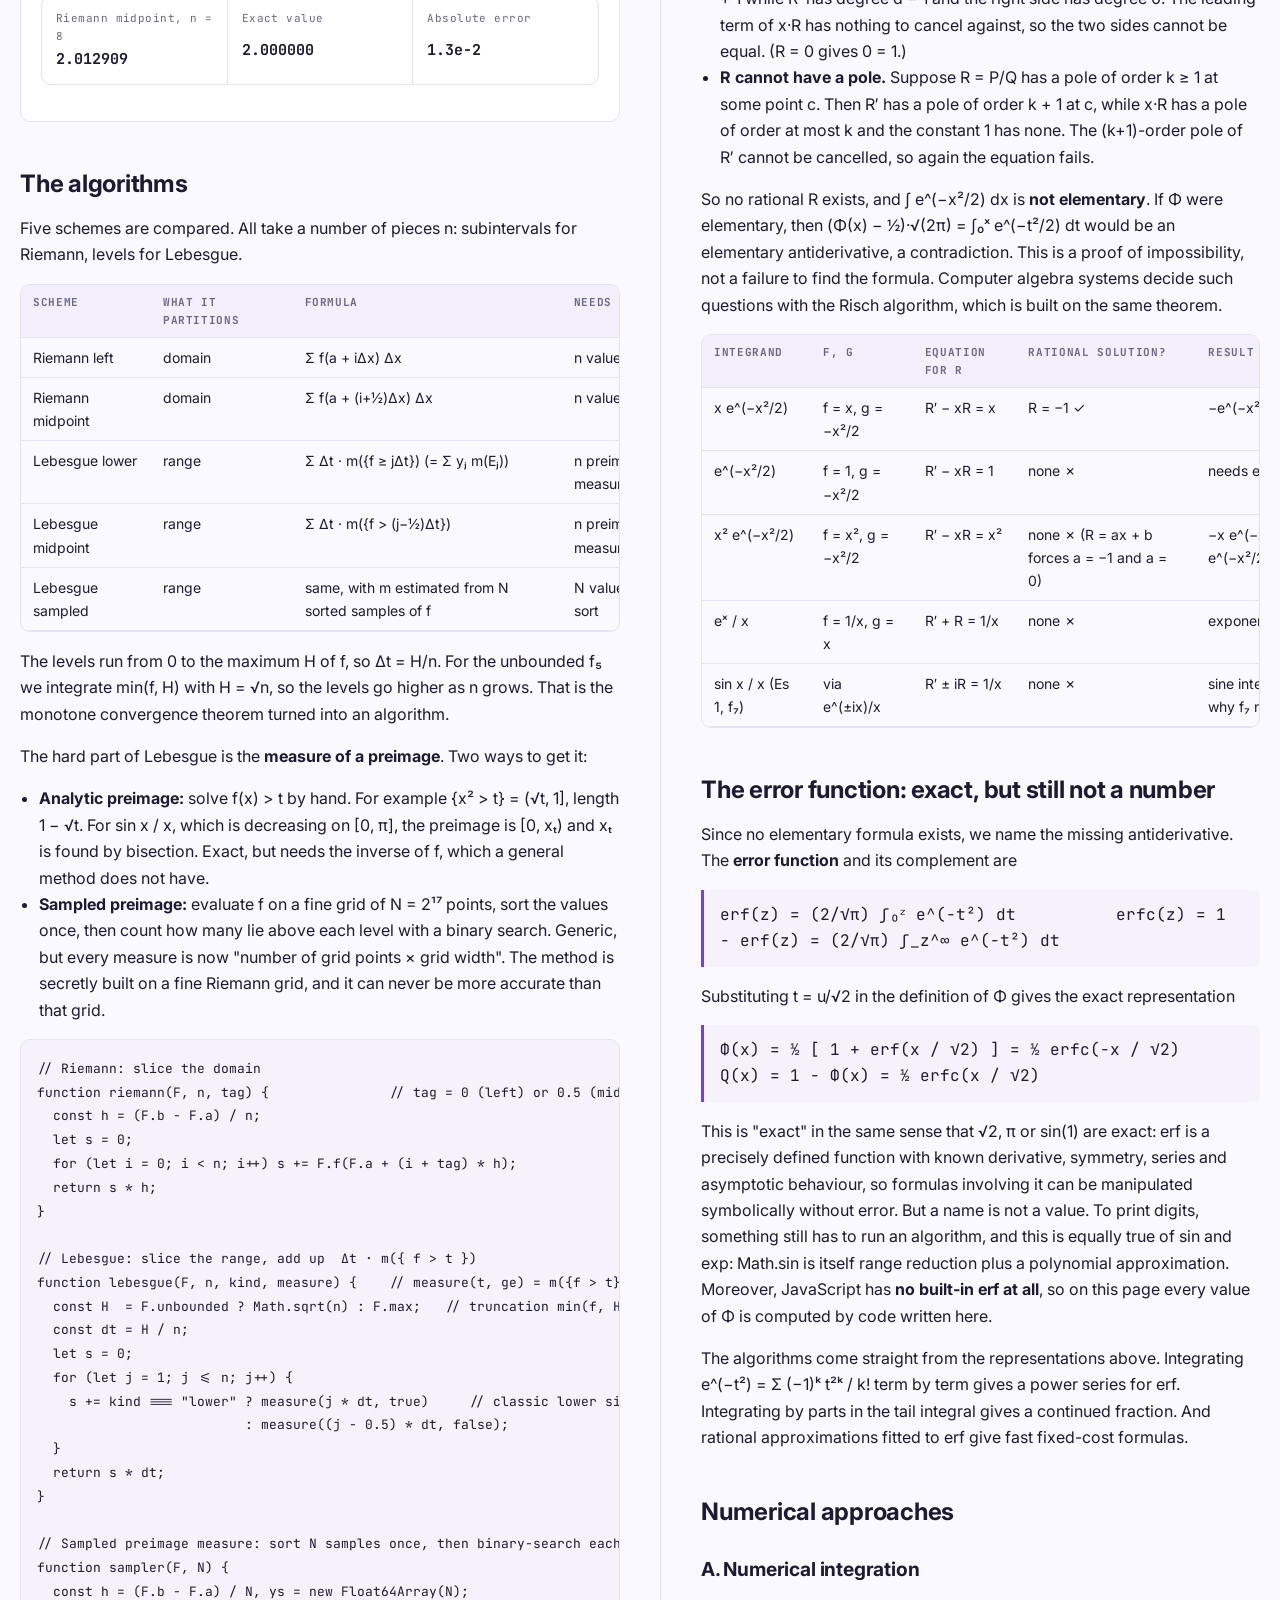
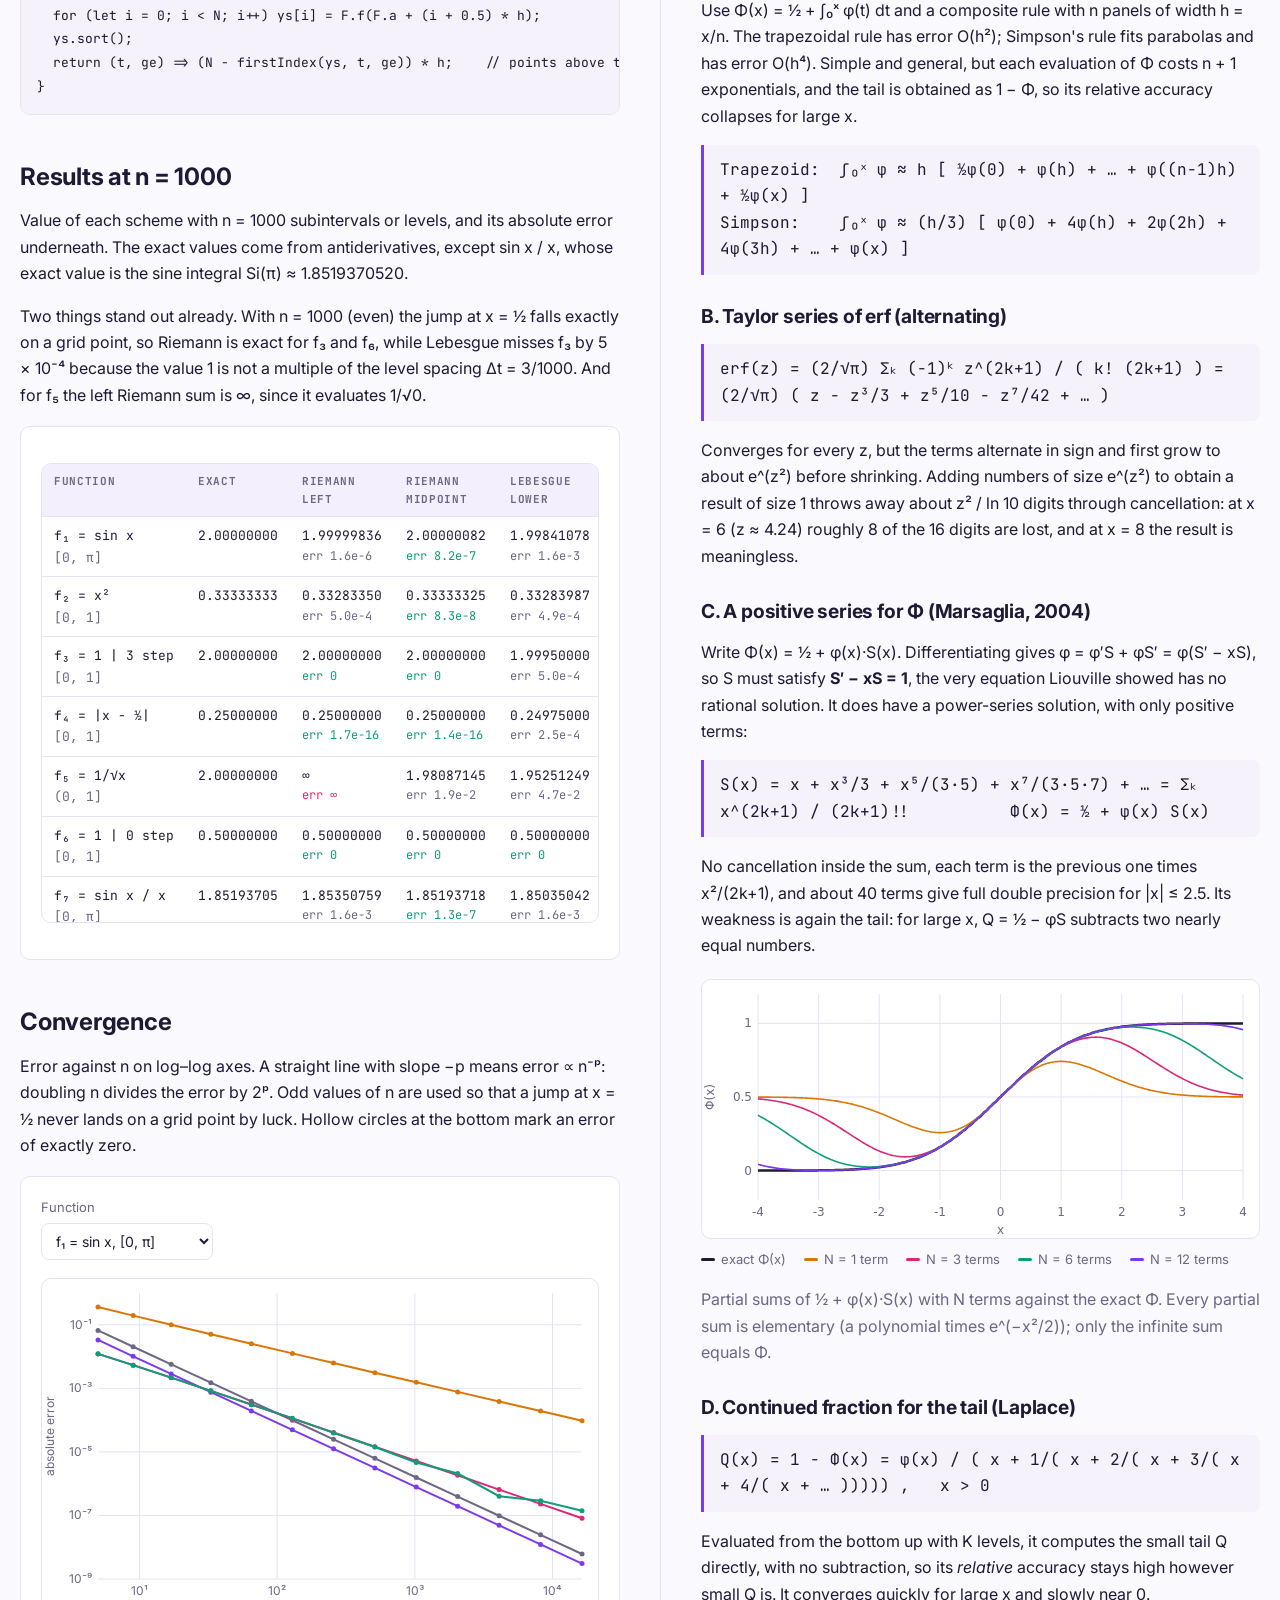
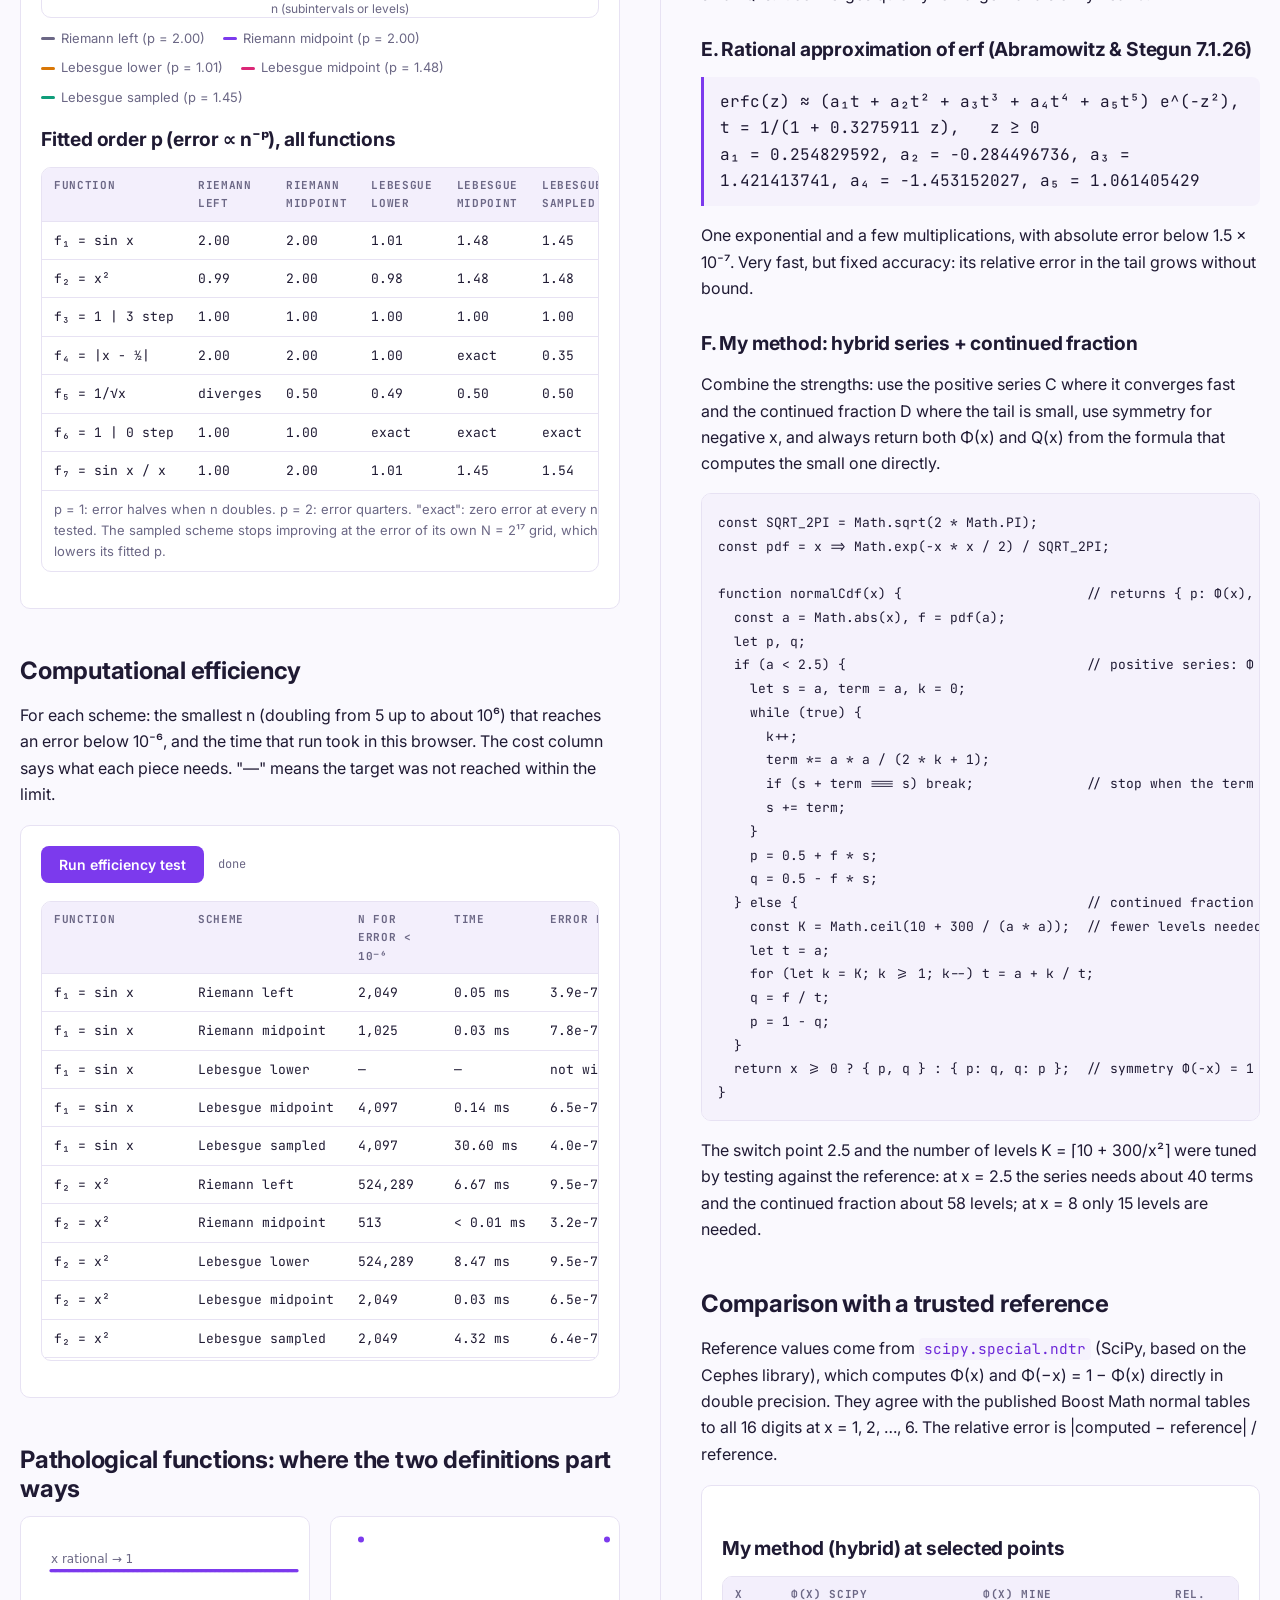
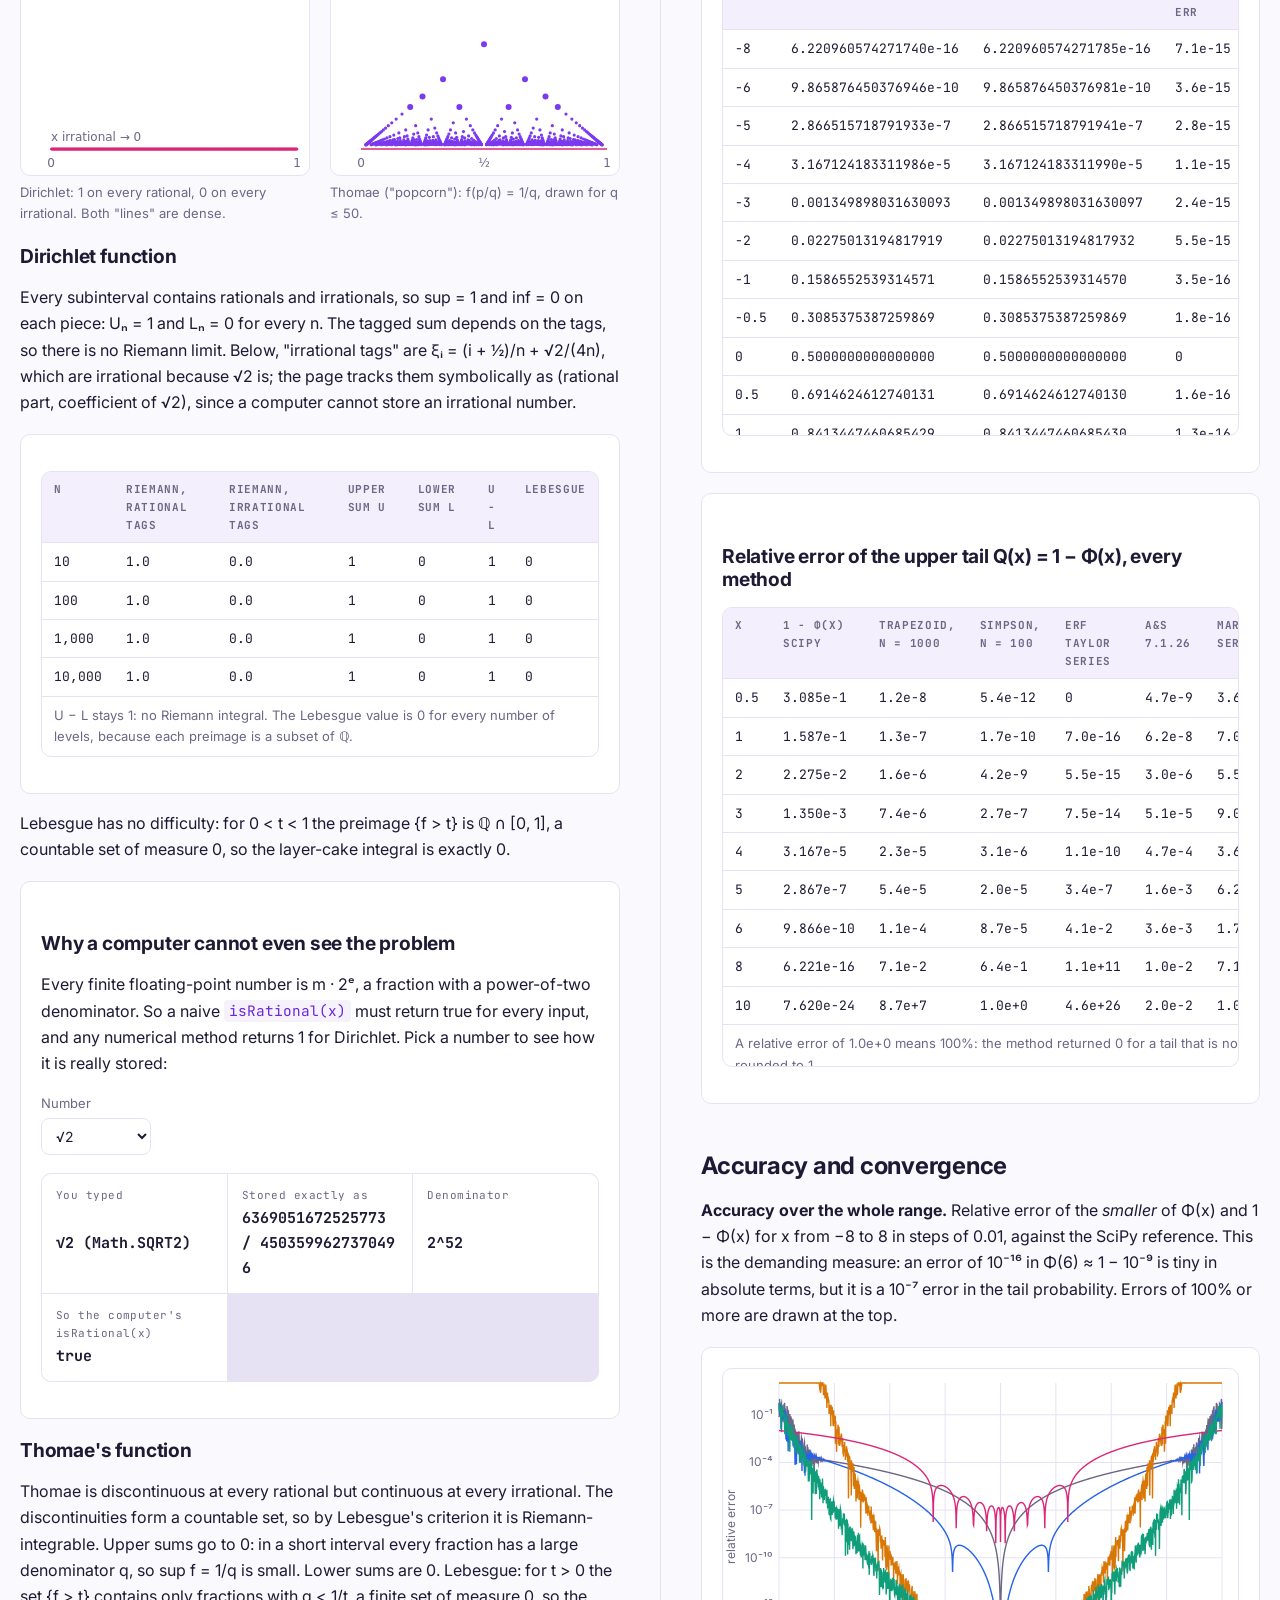
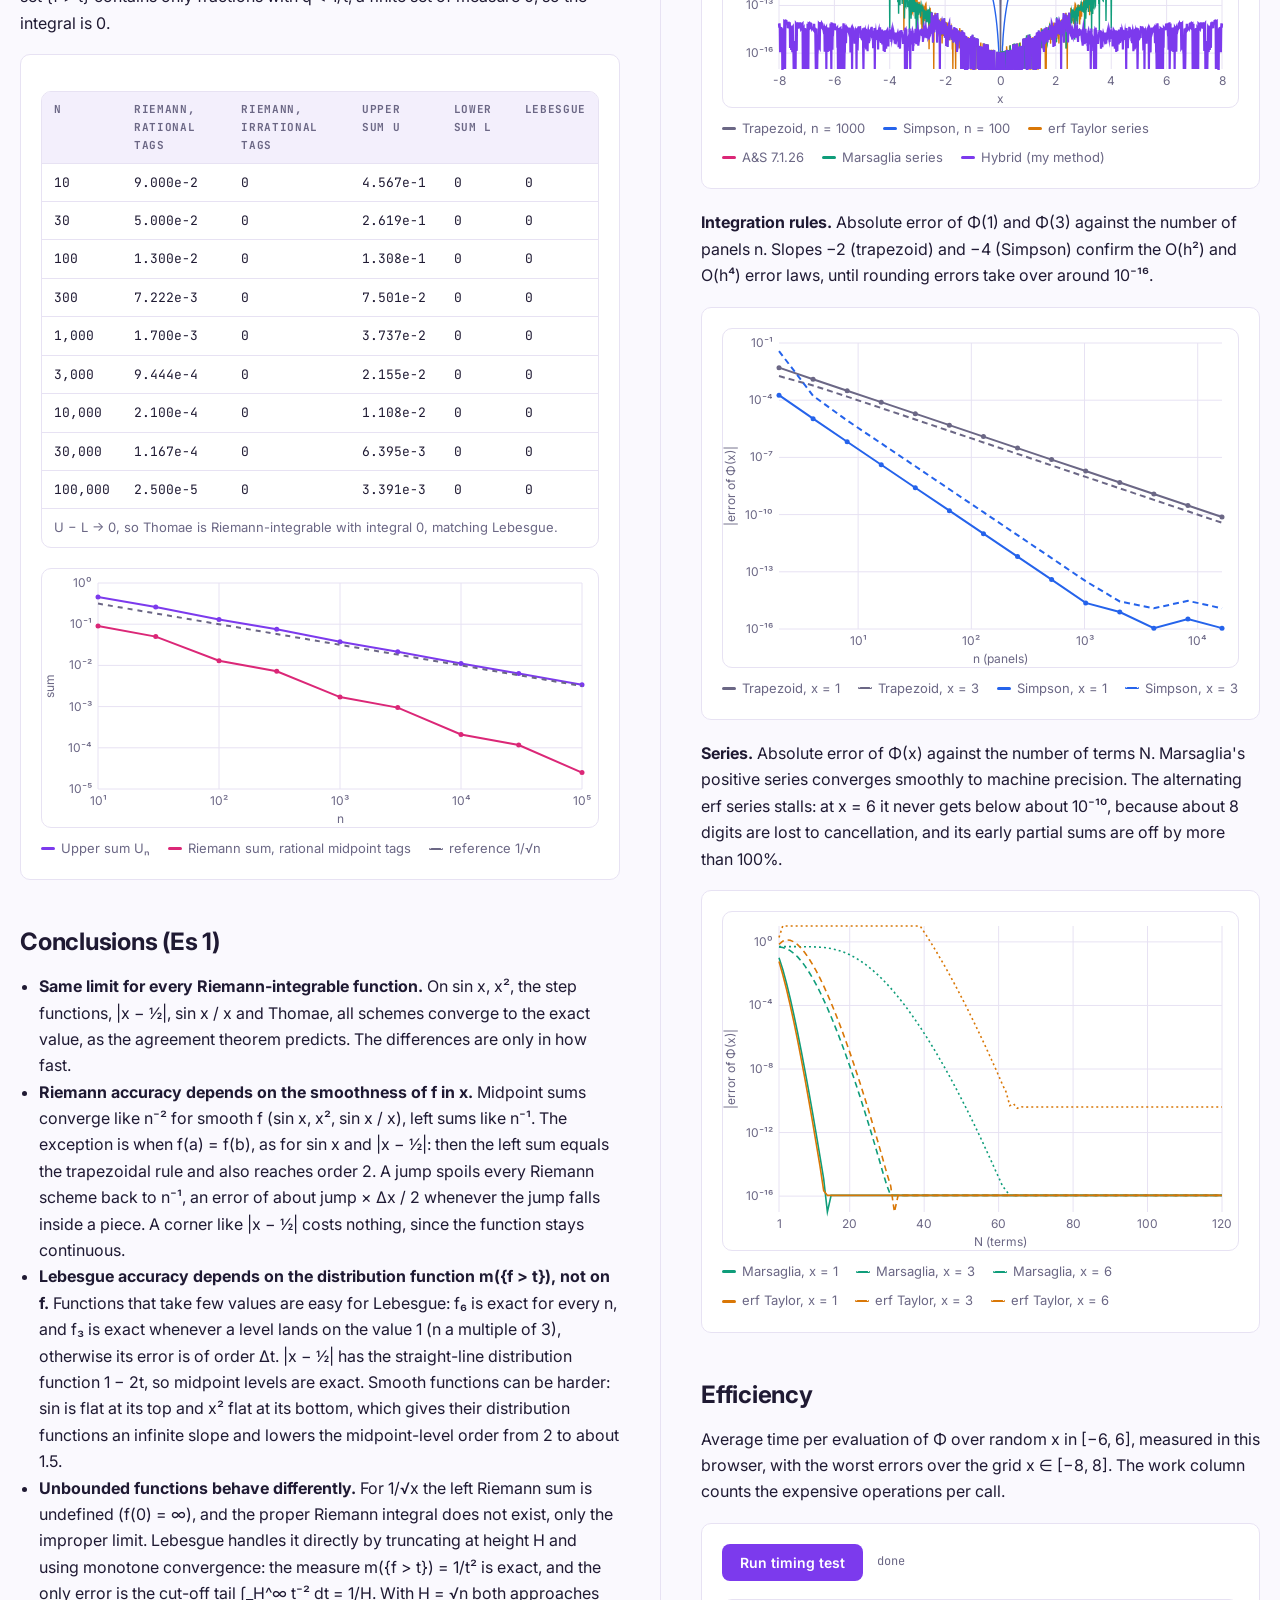
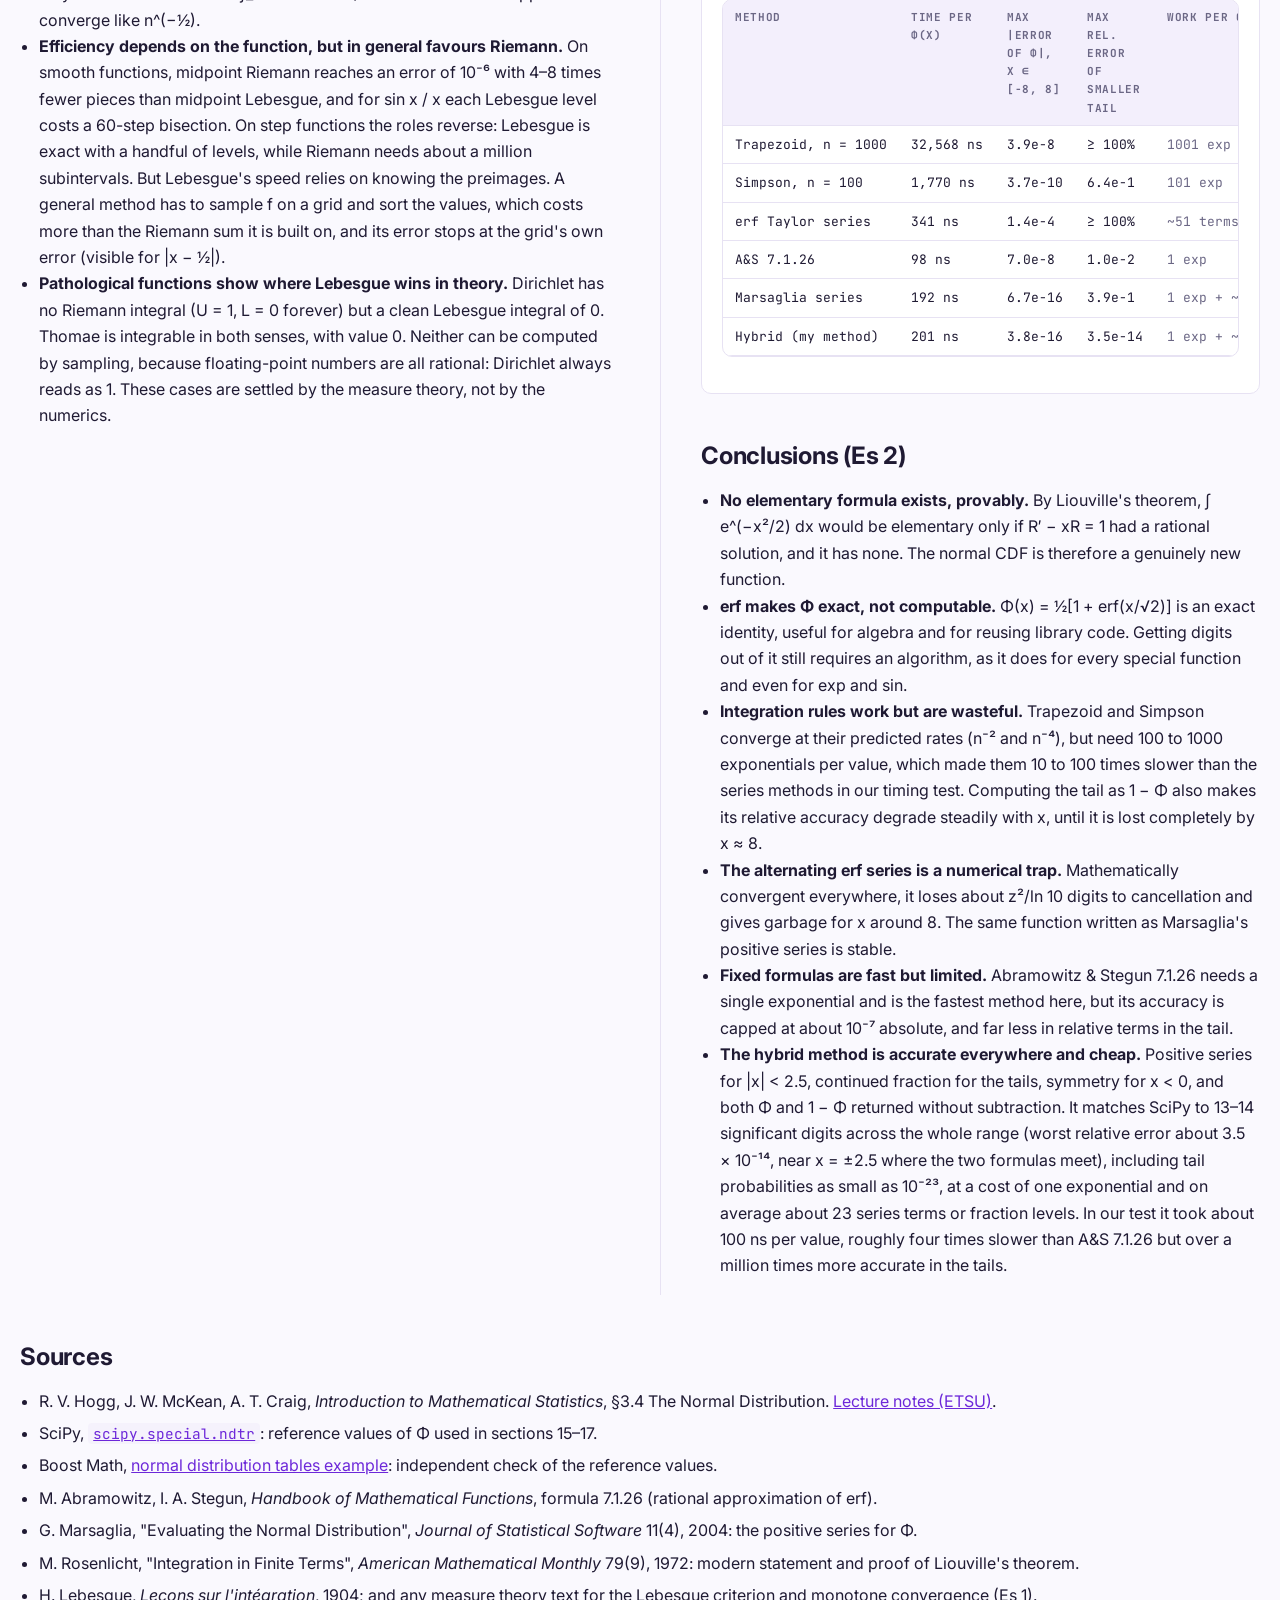
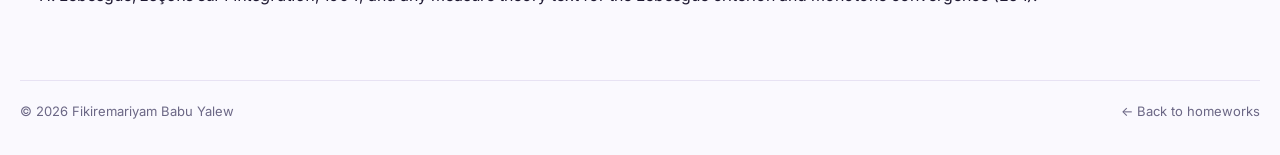
==== commit f04394a3: "ome work 5" ====
--- a/homeworks/hw6-integration/index.html
+++ b/homeworks/hw6-integration/index.html
@@ -3,7 +3,7 @@
 <head>
   <meta charset="UTF-8">
   <meta name="viewport" content="width=device-width, initial-scale=1.0">
-  <title>Homework 6 · Riemann and Lebesgue Integration | Statistics Notebook</title>
+  <title>Homework 6 · Integration and the Normal CDF | Statistics Notebook</title>
   <link rel="preconnect" href="https://fonts.googleapis.com">
   <link href="https://fonts.googleapis.com/css2?family=Inter:wght@400;500;600;700&family=JetBrains+Mono:wght@400;600&display=swap" rel="stylesheet">
   <link rel="stylesheet" href="../../assets/css/theme.css">
@@ -18,37 +18,45 @@
         <span class="brand-text">Statistics<br><small>Notebook</small></span>
       </a>
       <nav class="side-nav" aria-label="Homework sections">
-        <a href="#homework">Homework</a>
-        <a href="#theory">Theory</a>
+        <a href="#es1">Es 1</a>
         <a href="#explorer">Explorer</a>
-        <a href="#algorithms">Algorithms</a>
         <a href="#results">Results</a>
         <a href="#convergence">Convergence</a>
-        <a href="#efficiency">Efficiency</a>
         <a href="#pathological">Pathological</a>
-        <a href="#conclusions">Conclusions</a>
+        <a href="#es2">Es 2</a>
+        <a href="#liouville">Liouville</a>
+        <a href="#cdf-methods">Methods</a>
+        <a href="#cdf-accuracy">Accuracy</a>
+        <a href="#sources">Sources</a>
       </nav>
       <div class="side-meta">
         <span class="meta-label">Homework</span>
-        <strong>6 · Integration</strong>
+        <strong>5 · Integration</strong>
         <span class="meta-label">Student</span>
         <strong>Fikiremariyam Babu Yalew</strong>
       </div>
       <button class="theme-toggle" type="button" aria-label="Toggle dark mode"></button>
     </aside>
 
-    <main class="content">
+    <main class="content hw6-wide">
 
       <header class="hw-header">
         <a href="../../index.html#homeworks" class="back">← All homeworks</a>
-        <p class="eyebrow">Homework 6 · Es 1 · Integration</p>
-        <h1>Riemann and Lebesgue integration</h1>
-        <p class="lead">Two ways to measure the area under a curve: slice the domain (Riemann) or slice the range and measure preimages (Lebesgue). Both are implemented here, run on nine functions, and compared on accuracy, convergence and cost.</p>
+        <p class="eyebrow">Homework 5 · Integration</p>
+        <h1>Riemann, Lebesgue and the normal CDF</h1>
+        <p class="lead">Es 1 compares two ways to measure the area under a curve: slicing the domain (Riemann) and slicing the range and measuring preimages (Lebesgue). Es 2 computes one particular area that has no elementary formula, the standard normal CDF, and builds a fast method accurate to 13–14 significant digits, even far out in the tails.</p>
       </header>
+
+      <div class="es-columns">
+      <div class="es-col">
+
+      <div class="es-divider" id="es1">
+        <span class="es-tag">Es 1</span>
+        <h2>Riemann and Lebesgue integration</h2>
+      </div>
 
       <!-- 01 HOMEWORK -->
       <section id="homework" class="part">
-        <span class="part-num">01</span>
         <div>
           <h2>Homework</h2>
           <p>Choose a collection of interesting functions f₁, f₂, … and compute their integrals numerically, using approaches inspired by the <strong>Riemann</strong> definition (partitioning the domain into subintervals) and the <strong>Lebesgue</strong> definition (partitioning the range of function values into measurable subsets and considering their preimages in the domain). Compare the two approaches in terms of accuracy, convergence and computational efficiency. For Riemann-integrable functions, discuss whether the two approaches converge to the same value, and include examples where they behave differently.</p>
@@ -73,7 +81,6 @@
 
       <!-- 02 THEORY -->
       <section id="theory" class="part">
-        <span class="part-num">02</span>
         <div>
           <h2>Two definitions of the integral</h2>
 
@@ -100,7 +107,6 @@
 
       <!-- 03 EXPLORER -->
       <section id="explorer" class="part">
-        <span class="part-num">03</span>
         <div>
           <h2>Interactive explorer</h2>
           <p>Columns are Riemann rectangles (midpoint tags). Horizontal slabs are Lebesgue levels: each slab covers exactly the preimage { x : f(x) &gt; t } at its middle height t, which can be several disjoint pieces.</p>
@@ -125,7 +131,6 @@
 
       <!-- 04 ALGORITHMS -->
       <section id="algorithms" class="part">
-        <span class="part-num">04</span>
         <div>
           <h2>The algorithms</h2>
           <p>Five schemes are compared. All take a number of pieces n: subintervals for Riemann, levels for Lebesgue.</p>
@@ -179,7 +184,6 @@
 
       <!-- 05 RESULTS -->
       <section id="results" class="part">
-        <span class="part-num">05</span>
         <div>
           <h2>Results at n = 1000</h2>
           <p>Value of each scheme with n = 1000 subintervals or levels, and its absolute error underneath. The exact values come from antiderivatives, except sin x / x, whose exact value is the sine integral Si(π) ≈ 1.8519370520.</p>
@@ -192,7 +196,6 @@
 
       <!-- 06 CONVERGENCE -->
       <section id="convergence" class="part">
-        <span class="part-num">06</span>
         <div>
           <h2>Convergence</h2>
           <p>Error against n on log–log axes. A straight line with slope −p means error ∝ n⁻ᵖ: doubling n divides the error by 2ᵖ. Odd values of n are used so that a jump at x = ½ never lands on a grid point by luck. Hollow circles at the bottom mark an error of exactly zero.</p>
@@ -210,7 +213,6 @@
 
       <!-- 07 EFFICIENCY -->
       <section id="efficiency" class="part">
-        <span class="part-num">07</span>
         <div>
           <h2>Computational efficiency</h2>
           <p>For each scheme: the smallest n (doubling from 5 up to about 10⁶) that reaches an error below 10⁻⁶, and the time that run took in this browser. The cost column says what each piece needs. "—" means the target was not reached within the limit.</p>
@@ -226,7 +228,6 @@
 
       <!-- 08 PATHOLOGICAL -->
       <section id="pathological" class="part">
-        <span class="part-num">08</span>
         <div>
           <h2>Pathological functions: where the two definitions part ways</h2>
 
@@ -269,9 +270,8 @@
 
       <!-- 09 CONCLUSIONS -->
       <section id="conclusions" class="part">
-        <span class="part-num">09</span>
-        <div>
-          <h2>Conclusions</h2>
+        <div>
+          <h2>Conclusions (Es 1)</h2>
           <ul>
             <li><strong>Same limit for every Riemann-integrable function.</strong> On sin x, x², the step functions, |x − ½|, sin x / x and Thomae, all schemes converge to the exact value, as the agreement theorem predicts. The differences are only in how fast.</li>
             <li><strong>Riemann accuracy depends on the smoothness of f in x.</strong> Midpoint sums converge like n⁻² for smooth f (sin x, x², sin x / x), left sums like n⁻¹. The exception is when f(a) = f(b), as for sin x and |x − ½|: then the left sum equals the trapezoidal rule and also reaches order 2. A jump spoils every Riemann scheme back to n⁻¹, an error of about jump × Δx / 2 whenever the jump falls inside a piece. A corner like |x − ½| costs nothing, since the function stays continuous.</li>
@@ -283,6 +283,242 @@
         </div>
       </section>
 
+      </div><!-- /es-col Es 1 -->
+
+      <div class="es-col">
+      <!-- ================= ES 2 ================= -->
+      <div class="es-divider" id="es2">
+        <span class="es-tag">Es 2</span>
+        <h2>Numerical computation of the normal CDF</h2>
+      </div>
+
+      <!-- 10 HOMEWORK -->
+      <section id="cdf-homework" class="part">
+        <div>
+          <h2>Homework</h2>
+          <p>Develop an efficient numerical method to compute the cumulative distribution function (CDF) of the standard normal distribution. Implement it, evaluate the CDF at several points and compare the results with a trusted numerical reference found on the web. Investigate the efficiency and accuracy of the implementation. Explain why the normal CDF cannot be expressed in terms of elementary functions (Liouville's theorem), how the error function erf gives an exact analytical representation, and why numerical methods are still needed. Explore numerical integration, series expansions and approximations based on erf.</p>
+        </div>
+      </section>
+
+      <!-- 11 THE CDF -->
+      <section id="cdf-theory" class="part">
+        <div>
+          <h2>The standard normal PDF and CDF</h2>
+          <p>The standard normal distribution N(0, 1) has density φ and cumulative distribution function Φ. Φ(x) is the probability that a standard normal value is at most x, which is the area under the bell curve to the left of x.</p>
+          <div class="formula">φ(x) = e^(−x²/2) / √(2π)            Φ(x) = P(Z ≤ x) = ∫₋∞ˣ φ(t) dt
+
+Φ(0) = ½        Φ(−x) = 1 − Φ(x)        Φ′(x) = φ(x)        Φ(x) → 1 as x → ∞</div>
+          <p>The constant 1/√(2π) makes the total area 1. The standard proof (Hogg, McKean and Craig, §3.4) squares the integral I = ∫ e^(−t²/2) dt and switches to polar coordinates: I² = ∫∫ e^(−(u²+v²)/2) du dv = ∫₀^(2π) ∫₀^∞ e^(−r²/2) r dr dθ = 2π. The extra factor r is exactly what makes the inner integral elementary. That trick only works over the whole line, not up to an arbitrary x, which is why Φ(x) itself has no formula.</p>
+          <p>The symmetry Φ(−x) = 1 − Φ(x) means we only ever need x ≥ 0. Computing the <em>upper tail</em> Q(x) = 1 − Φ(x) separately matters in practice: for x = 9, Φ(x) = 1 − 1.1 × 10⁻¹⁹, which a double rounds to exactly 1, so 1 − Φ(x) gives 0 and all information about the tail is lost.</p>
+          <div class="panel">
+            <div class="controls">
+              <label>x = <input id="calc-x" type="number" min="-10" max="10" step="0.01" value="1.00"></label>
+              <input id="calc-slider" type="range" min="-800" max="800" step="1" value="100" aria-label="x">
+            </div>
+            <canvas id="calc-canvas" class="hw6-chart"></canvas>
+            <div class="facts" id="calc-facts"></div>
+            <div class="table-wrap top-gap"><table class="steps" id="calc-table"></table></div>
+          </div>
+        </div>
+      </section>
+
+      <!-- 12 LIOUVILLE -->
+      <section id="liouville" class="part">
+        <div>
+          <h2>Why Φ has no elementary formula: Liouville's theorem</h2>
+          <p><strong>Elementary functions</strong> are those built from rational functions with finitely many additions, multiplications, divisions, compositions, exponentials, logarithms and algebraic operations (roots). sin, cos, arctan are included, since they can be written with complex exponentials and logarithms.</p>
+          <p><strong>Liouville's theorem</strong> (1835, modern form by Rosenlicht, 1972) describes exactly what an elementary antiderivative can look like. The case we need is:</p>
+          <div class="formula">Let f, g be rational functions, g not constant. Then
+    ∫ f(x) e^(g(x)) dx   is elementary
+⇔  there is a rational function R(x) with   R′(x) + g′(x) R(x) = f(x),
+    and in that case   ∫ f e^g dx = R(x) e^(g(x)).</div>
+          <h3>Applying it to the bell curve</h3>
+          <p>For e^(−x²/2) we have f = 1 and g = −x²/2, so g′ = −x. An elementary antiderivative exists only if some rational R satisfies</p>
+          <div class="formula">R′(x) − x · R(x) = 1</div>
+          <ul>
+            <li><strong>R cannot be a polynomial.</strong> If R has degree d ≥ 0, then x·R has degree d + 1 while R′ has degree d − 1 and the right side has degree 0. The leading term of x·R has nothing to cancel against, so the two sides cannot be equal. (R = 0 gives 0 = 1.)</li>
+            <li><strong>R cannot have a pole.</strong> Suppose R = P/Q has a pole of order k ≥ 1 at some point c. Then R′ has a pole of order k + 1 at c, while x·R has a pole of order at most k and the constant 1 has none. The (k+1)-order pole of R′ cannot be cancelled, so again the equation fails.</li>
+          </ul>
+          <p>So no rational R exists, and ∫ e^(−x²/2) dx is <strong>not elementary</strong>. If Φ were elementary, then (Φ(x) − ½)·√(2π) = ∫₀ˣ e^(−t²/2) dt would be an elementary antiderivative, a contradiction. This is a proof of impossibility, not a failure to find the formula. Computer algebra systems decide such questions with the Risch algorithm, which is built on the same theorem.</p>
+          <div class="table-wrap">
+            <table class="compare">
+              <thead><tr><th>Integrand</th><th>f, g</th><th>Equation for R</th><th>Rational solution?</th><th>Result</th></tr></thead>
+              <tbody>
+                <tr><td>x e^(−x²/2)</td><td>f = x, g = −x²/2</td><td>R′ − xR = x</td><td>R = −1 ✓</td><td>−e^(−x²/2), elementary</td></tr>
+                <tr><td>e^(−x²/2)</td><td>f = 1, g = −x²/2</td><td>R′ − xR = 1</td><td>none ✗</td><td>needs erf</td></tr>
+                <tr><td>x² e^(−x²/2)</td><td>f = x², g = −x²/2</td><td>R′ − xR = x²</td><td>none ✗ (R = ax + b forces a = −1 and a = 0)</td><td>−x e^(−x²/2) + ∫ e^(−x²/2)</td></tr>
+                <tr><td>eˣ / x</td><td>f = 1/x, g = x</td><td>R′ + R = 1/x</td><td>none ✗</td><td>exponential integral Ei</td></tr>
+                <tr><td>sin x / x (Es 1, f₇)</td><td>via e^(±ix)/x</td><td>R′ ± iR = 1/x</td><td>none ✗</td><td>sine integral Si, which is why f₇ needed Si(π)</td></tr>
+              </tbody>
+            </table>
+          </div>
+        </div>
+      </section>
+
+      <!-- 13 ERF -->
+      <section id="erf" class="part">
+        <div>
+          <h2>The error function: exact, but still not a number</h2>
+          <p>Since no elementary formula exists, we name the missing antiderivative. The <strong>error function</strong> and its complement are</p>
+          <div class="formula">erf(z) = (2/√π) ∫₀ᶻ e^(−t²) dt          erfc(z) = 1 − erf(z) = (2/√π) ∫_z^∞ e^(−t²) dt</div>
+          <p>Substituting t = u/√2 in the definition of Φ gives the exact representation</p>
+          <div class="formula">Φ(x) = ½ [ 1 + erf(x / √2) ] = ½ erfc(−x / √2)          Q(x) = 1 − Φ(x) = ½ erfc(x / √2)</div>
+          <p>This is "exact" in the same sense that √2, π or sin(1) are exact: erf is a precisely defined function with known derivative, symmetry, series and asymptotic behaviour, so formulas involving it can be manipulated symbolically without error. But a name is not a value. To print digits, something still has to run an algorithm, and this is equally true of sin and exp: Math.sin is itself range reduction plus a polynomial approximation. Moreover, JavaScript has <strong>no built-in erf at all</strong>, so on this page every value of Φ is computed by code written here.</p>
+          <p>The algorithms come straight from the representations above. Integrating e^(−t²) = Σ (−1)ᵏ t²ᵏ / k! term by term gives a power series for erf. Integrating by parts in the tail integral gives a continued fraction. And rational approximations fitted to erf give fast fixed-cost formulas.</p>
+        </div>
+      </section>
+
+      <!-- 14 METHODS -->
+      <section id="cdf-methods" class="part">
+        <div>
+          <h2>Numerical approaches</h2>
+
+          <h3>A. Numerical integration</h3>
+          <p>Use Φ(x) = ½ + ∫₀ˣ φ(t) dt and a composite rule with n panels of width h = x/n. The trapezoidal rule has error O(h²); Simpson's rule fits parabolas and has error O(h⁴). Simple and general, but each evaluation of Φ costs n + 1 exponentials, and the tail is obtained as 1 − Φ, so its relative accuracy collapses for large x.</p>
+          <div class="formula">Trapezoid:  ∫₀ˣ φ ≈ h [ ½φ(0) + φ(h) + … + φ((n−1)h) + ½φ(x) ]
+Simpson:    ∫₀ˣ φ ≈ (h/3) [ φ(0) + 4φ(h) + 2φ(2h) + 4φ(3h) + … + φ(x) ]</div>
+
+          <h3>B. Taylor series of erf (alternating)</h3>
+          <div class="formula">erf(z) = (2/√π) Σₖ (−1)ᵏ z^(2k+1) / ( k! (2k+1) ) = (2/√π) ( z − z³/3 + z⁵/10 − z⁷/42 + … )</div>
+          <p>Converges for every z, but the terms alternate in sign and first grow to about e^(z²) before shrinking. Adding numbers of size e^(z²) to obtain a result of size 1 throws away about z² / ln 10 digits through cancellation: at x = 6 (z ≈ 4.24) roughly 8 of the 16 digits are lost, and at x = 8 the result is meaningless.</p>
+
+          <h3>C. A positive series for Φ (Marsaglia, 2004)</h3>
+          <p>Write Φ(x) = ½ + φ(x)·S(x). Differentiating gives φ = φ′S + φS′ = φ(S′ − xS), so S must satisfy <strong>S′ − xS = 1</strong>, the very equation Liouville showed has no rational solution. It does have a power-series solution, with only positive terms:</p>
+          <div class="formula">S(x) = x + x³/3 + x⁵/(3·5) + x⁷/(3·5·7) + … = Σₖ x^(2k+1) / (2k+1)!!          Φ(x) = ½ + φ(x) S(x)</div>
+          <p>No cancellation inside the sum, each term is the previous one times x²/(2k+1), and about 40 terms give full double precision for |x| ≤ 2.5. Its weakness is again the tail: for large x, Q = ½ − φS subtracts two nearly equal numbers.</p>
+          <canvas id="partial-canvas" class="hw6-chart top-gap"></canvas>
+          <div class="hw6-legend" id="partial-legend"></div>
+          <p class="muted">Partial sums of ½ + φ(x)·S(x) with N terms against the exact Φ. Every partial sum is elementary (a polynomial times e^(−x²/2)); only the infinite sum equals Φ.</p>
+
+          <h3>D. Continued fraction for the tail (Laplace)</h3>
+          <div class="formula">Q(x) = 1 − Φ(x) = φ(x) / ( x + 1/( x + 2/( x + 3/( x + 4/( x + … ))))) ,   x &gt; 0</div>
+          <p>Evaluated from the bottom up with K levels, it computes the small tail Q directly, with no subtraction, so its <em>relative</em> accuracy stays high however small Q is. It converges quickly for large x and slowly near 0.</p>
+
+          <h3>E. Rational approximation of erf (Abramowitz &amp; Stegun 7.1.26)</h3>
+          <div class="formula">erfc(z) ≈ (a₁t + a₂t² + a₃t³ + a₄t⁴ + a₅t⁵) e^(−z²),   t = 1/(1 + 0.3275911 z),   z ≥ 0
+a₁ = 0.254829592, a₂ = −0.284496736, a₃ = 1.421413741, a₄ = −1.453152027, a₅ = 1.061405429</div>
+          <p>One exponential and a few multiplications, with absolute error below 1.5 × 10⁻⁷. Very fast, but fixed accuracy: its relative error in the tail grows without bound.</p>
+
+          <h3>F. My method: hybrid series + continued fraction</h3>
+          <p>Combine the strengths: use the positive series C where it converges fast and the continued fraction D where the tail is small, use symmetry for negative x, and always return both Φ(x) and Q(x) from the formula that computes the small one directly.</p>
+<pre><code>const SQRT_2PI = Math.sqrt(2 * Math.PI);
+const pdf = x =&gt; Math.exp(-x * x / 2) / SQRT_2PI;
+
+function normalCdf(x) {                       // returns { p: Φ(x), q: 1 − Φ(x) }
+  const a = Math.abs(x), f = pdf(a);
+  let p, q;
+  if (a &lt; 2.5) {                              // positive series: Φ = ½ + φ(a)·S(a)
+    let s = a, term = a, k = 0;
+    while (true) {
+      k++;
+      term *= a * a / (2 * k + 1);
+      if (s + term === s) break;              // stop when the term no longer changes s
+      s += term;
+    }
+    p = 0.5 + f * s;
+    q = 0.5 - f * s;
+  } else {                                    // continued fraction for the tail
+    const K = Math.ceil(10 + 300 / (a * a));  // fewer levels needed as a grows
+    let t = a;
+    for (let k = K; k &gt;= 1; k--) t = a + k / t;
+    q = f / t;
+    p = 1 - q;
+  }
+  return x &gt;= 0 ? { p, q } : { p: q, q: p };  // symmetry Φ(−x) = 1 − Φ(x)
+}</code></pre>
+          <p>The switch point 2.5 and the number of levels K = ⌈10 + 300/x²⌉ were tuned by testing against the reference: at x = 2.5 the series needs about 40 terms and the continued fraction about 58 levels; at x = 8 only 15 levels are needed.</p>
+        </div>
+      </section>
+
+      <!-- 15 REFERENCE -->
+      <section id="cdf-reference" class="part">
+        <div>
+          <h2>Comparison with a trusted reference</h2>
+          <p>Reference values come from <code>scipy.special.ndtr</code> (SciPy, based on the Cephes library), which computes Φ(x) and Φ(−x) = 1 − Φ(x) directly in double precision. They agree with the published Boost Math normal tables to all 16 digits at x = 1, 2, …, 6. The relative error is |computed − reference| / reference.</p>
+          <div class="panel">
+            <h3>My method (hybrid) at selected points</h3>
+            <div class="table-wrap"><table class="steps" id="ref-table"></table></div>
+          </div>
+          <div class="panel top-gap">
+            <h3>Relative error of the upper tail Q(x) = 1 − Φ(x), every method</h3>
+            <div class="table-wrap"><table class="steps" id="ref-all-table"></table></div>
+          </div>
+        </div>
+      </section>
+
+      <!-- 16 ACCURACY -->
+      <section id="cdf-accuracy" class="part">
+        <div>
+          <h2>Accuracy and convergence</h2>
+          <p><strong>Accuracy over the whole range.</strong> Relative error of the <em>smaller</em> of Φ(x) and 1 − Φ(x) for x from −8 to 8 in steps of 0.01, against the SciPy reference. This is the demanding measure: an error of 10⁻¹⁶ in Φ(6) ≈ 1 − 10⁻⁹ is tiny in absolute terms, but it is a 10⁻⁷ error in the tail probability. Errors of 100% or more are drawn at the top.</p>
+          <div class="panel">
+            <canvas id="acc-canvas" class="hw6-chart tall"></canvas>
+            <div class="hw6-legend" id="acc-legend"></div>
+          </div>
+
+          <p class="top-gap"><strong>Integration rules.</strong> Absolute error of Φ(1) and Φ(3) against the number of panels n. Slopes −2 (trapezoid) and −4 (Simpson) confirm the O(h²) and O(h⁴) error laws, until rounding errors take over around 10⁻¹⁶.</p>
+          <div class="panel">
+            <canvas id="int-canvas" class="hw6-chart tall"></canvas>
+            <div class="hw6-legend" id="int-legend"></div>
+          </div>
+
+          <p class="top-gap"><strong>Series.</strong> Absolute error of Φ(x) against the number of terms N. Marsaglia's positive series converges smoothly to machine precision. The alternating erf series stalls: at x = 6 it never gets below about 10⁻¹⁰, because about 8 digits are lost to cancellation, and its early partial sums are off by more than 100%.</p>
+          <div class="panel">
+            <canvas id="series-canvas" class="hw6-chart tall"></canvas>
+            <div class="hw6-legend" id="series-legend"></div>
+          </div>
+        </div>
+      </section>
+
+      <!-- 17 EFFICIENCY -->
+      <section id="cdf-efficiency" class="part">
+        <div>
+          <h2>Efficiency</h2>
+          <p>Average time per evaluation of Φ over random x in [−6, 6], measured in this browser, with the worst errors over the grid x ∈ [−8, 8]. The work column counts the expensive operations per call.</p>
+          <div class="panel">
+            <div class="controls">
+              <button class="btn" id="cdf-eff-run" type="button">Run timing test</button>
+              <span class="progress" id="cdf-eff-progress"></span>
+            </div>
+            <div class="table-wrap"><table class="steps" id="cdf-eff-table"></table></div>
+          </div>
+        </div>
+      </section>
+
+      <!-- 18 CONCLUSIONS ES 2 -->
+      <section id="es2-conclusions" class="part">
+        <div>
+          <h2>Conclusions (Es 2)</h2>
+          <ul id="es2-conclusion-list">
+            <li><strong>No elementary formula exists, provably.</strong> By Liouville's theorem, ∫ e^(−x²/2) dx would be elementary only if R′ − xR = 1 had a rational solution, and it has none. The normal CDF is therefore a genuinely new function.</li>
+            <li><strong>erf makes Φ exact, not computable.</strong> Φ(x) = ½[1 + erf(x/√2)] is an exact identity, useful for algebra and for reusing library code. Getting digits out of it still requires an algorithm, as it does for every special function and even for exp and sin.</li>
+            <li><strong>Integration rules work but are wasteful.</strong> Trapezoid and Simpson converge at their predicted rates (n⁻² and n⁻⁴), but need 100 to 1000 exponentials per value, which made them 10 to 100 times slower than the series methods in our timing test. Computing the tail as 1 − Φ also makes its relative accuracy degrade steadily with x, until it is lost completely by x ≈ 8.</li>
+            <li><strong>The alternating erf series is a numerical trap.</strong> Mathematically convergent everywhere, it loses about z²/ln 10 digits to cancellation and gives garbage for x around 8. The same function written as Marsaglia's positive series is stable.</li>
+            <li><strong>Fixed formulas are fast but limited.</strong> Abramowitz &amp; Stegun 7.1.26 needs a single exponential and is the fastest method here, but its accuracy is capped at about 10⁻⁷ absolute, and far less in relative terms in the tail.</li>
+            <li><strong>The hybrid method is accurate everywhere and cheap.</strong> Positive series for |x| &lt; 2.5, continued fraction for the tails, symmetry for x &lt; 0, and both Φ and 1 − Φ returned without subtraction. It matches SciPy to 13–14 significant digits across the whole range (worst relative error about 3.5 × 10⁻¹⁴, near x = ±2.5 where the two formulas meet), including tail probabilities as small as 10⁻²³, at a cost of one exponential and on average about 23 series terms or fraction levels. In our test it took about 100 ns per value, roughly four times slower than A&amp;S 7.1.26 but over a million times more accurate in the tails.</li>
+          </ul>
+        </div>
+      </section>
+
+      </div><!-- /es-col Es 2 -->
+      </div><!-- /es-columns -->
+
+      <!-- SOURCES -->
+      <section id="sources" class="part">
+        <div>
+          <h2>Sources</h2>
+          <ul class="sources">
+            <li>R. V. Hogg, J. W. McKean, A. T. Craig, <em>Introduction to Mathematical Statistics</em>, §3.4 The Normal Distribution. <a href="https://faculty.etsu.edu/gardnerr/4047/notes-Hogg-McKean-Craig/Hogg-McKean-Craig-3-4.pdf">Lecture notes (ETSU)</a>.</li>
+            <li>SciPy, <a href="https://docs.scipy.org/doc/scipy-1.17.0/reference/generated/scipy.special.ndtr.html"><code>scipy.special.ndtr</code></a>: reference values of Φ used in sections 15–17.</li>
+            <li>Boost Math, <a href="https://www.boost.org/doc/libs/latest/libs/math/example/normal_tables.cpp">normal distribution tables example</a>: independent check of the reference values.</li>
+            <li>M. Abramowitz, I. A. Stegun, <em>Handbook of Mathematical Functions</em>, formula 7.1.26 (rational approximation of erf).</li>
+            <li>G. Marsaglia, "Evaluating the Normal Distribution", <em>Journal of Statistical Software</em> 11(4), 2004: the positive series for Φ.</li>
+            <li>M. Rosenlicht, "Integration in Finite Terms", <em>American Mathematical Monthly</em> 79(9), 1972: modern statement and proof of Liouville's theorem.</li>
+            <li>H. Lebesgue, <em>Leçons sur l'intégration</em>, 1904; and any measure theory text for the Lebesgue criterion and monotone convergence (Es 1).</li>
+          </ul>
+        </div>
+      </section>
+
       <footer class="foot">
         <span>© <span data-year></span> Fikiremariyam Babu Yalew</span>
         <a href="../../index.html#homeworks">← Back to homeworks</a>
@@ -292,5 +528,7 @@
 
   <script src="../../assets/js/main.js"></script>
   <script src="script.js"></script>
+  <script src="cdf-reference.js"></script>
+  <script src="cdf.js"></script>
 </body>
-</html>+</html>
--- a/homeworks/hw6-integration/style.css
+++ b/homeworks/hw6-integration/style.css
@@ -61,4 +61,72 @@
   margin-top: 6px;
 }
 
-h3.top-gap, .top-gap { margin-top: 20px; }+h3.top-gap, .top-gap { margin-top: 20px; }
+
+/* ---------- Two-column layout: Es 1 | Es 2 ---------- */
+main.content.hw6-wide {
+  max-width: 1720px;
+  width: 100%;
+  margin-left: auto;
+  margin-right: auto;
+  box-sizing: border-box;
+}
+/* no section numbers on this page: sections are plain blocks */
+.hw6-wide .part { display: block; margin-top: 48px; }
+.hw6-wide .part p, .hw6-wide .part li { max-width: none; }
+
+.es-columns {
+  display: grid;
+  grid-template-columns: minmax(0, 1fr) minmax(0, 1fr);
+  gap: 40px;
+  align-items: start;
+}
+.es-col { min-width: 0; }            /* lets wide tables scroll inside their column */
+.es-col + .es-col {
+  border-left: 1px solid var(--line, #e7e2f3);
+  padding-left: 40px;
+}
+.es-columns .es-divider {
+  margin-top: 32px;
+  position: sticky;
+  top: 72px;                          /* stays under the site's top bar while scrolling */
+  z-index: 5;
+}
+.es-col .formula, .es-col pre { overflow-x: auto; }
+.es-col .table-wrap { overflow-x: auto; }
+
+@media (max-width: 1100px) {
+  .es-columns { grid-template-columns: minmax(0, 1fr); gap: 0; }
+  .es-col + .es-col { border-left: 0; padding-left: 0; }
+  .es-columns .es-divider { position: static; }
+}
+
+/* Es 1 / Es 2 dividers */
+.es-divider {
+  margin: 56px 0 8px;
+  padding: 10px 16px;
+  display: flex;
+  align-items: center;
+  gap: 12px;
+  border-radius: var(--radius, 10px);
+  background: var(--accent-soft, #f1eafe);
+  border: 1px solid var(--line, #e7e2f3);
+  box-shadow: 0 4px 12px rgba(31, 26, 51, 0.06);
+  scroll-margin-top: 80px;
+}
+.es-divider h2 { margin: 0; font-size: 1.2rem; line-height: 1.3; }
+.es-tag {
+  display: inline-block;
+  padding: 2px 10px;
+  border-radius: 999px;
+  background: var(--accent, #7c3aed);
+  color: #fff;
+  font-size: 13px;
+  font-weight: 600;
+}
+
+#calc-slider { flex: 1; min-width: 200px; }
+#calc-x { width: 90px; }
+
+ul.sources li { margin-bottom: 6px; }
+ul.sources a { color: var(--accent-dark, #6d28d9); text-decoration: underline; }
